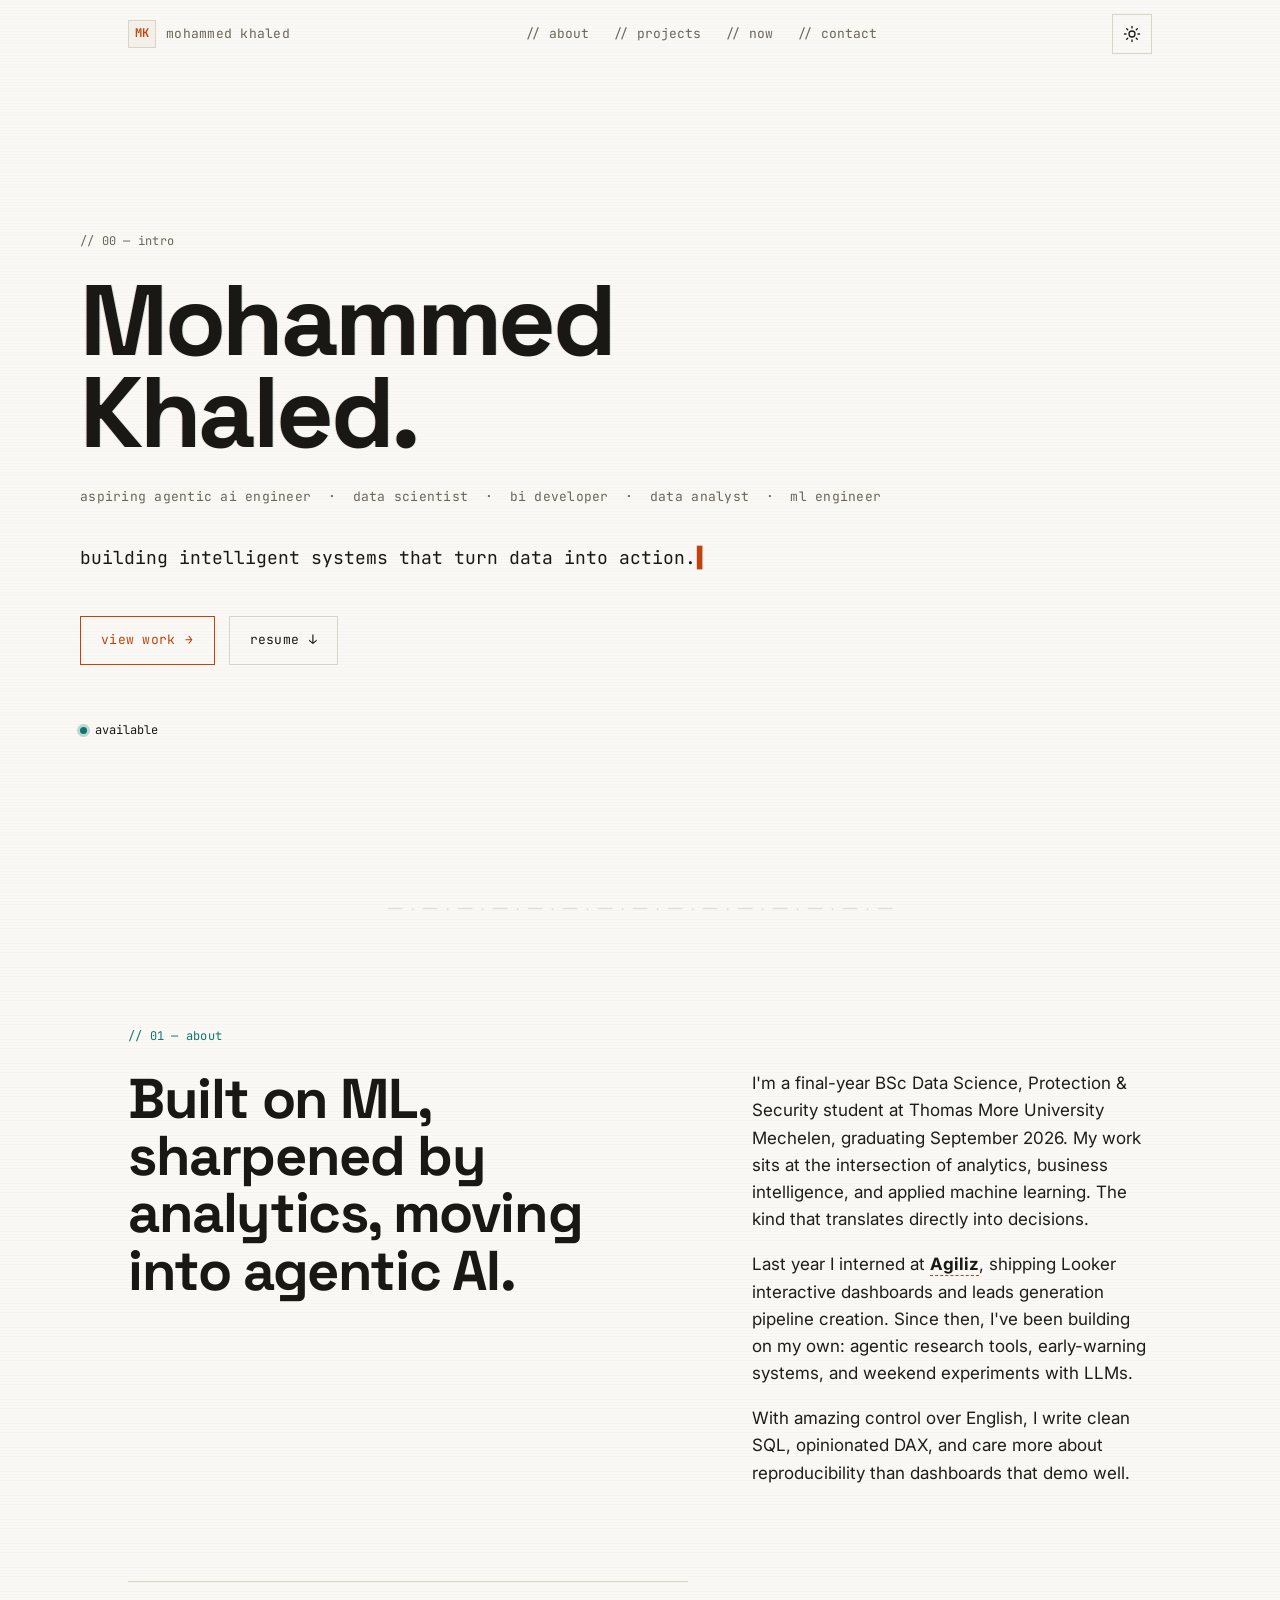
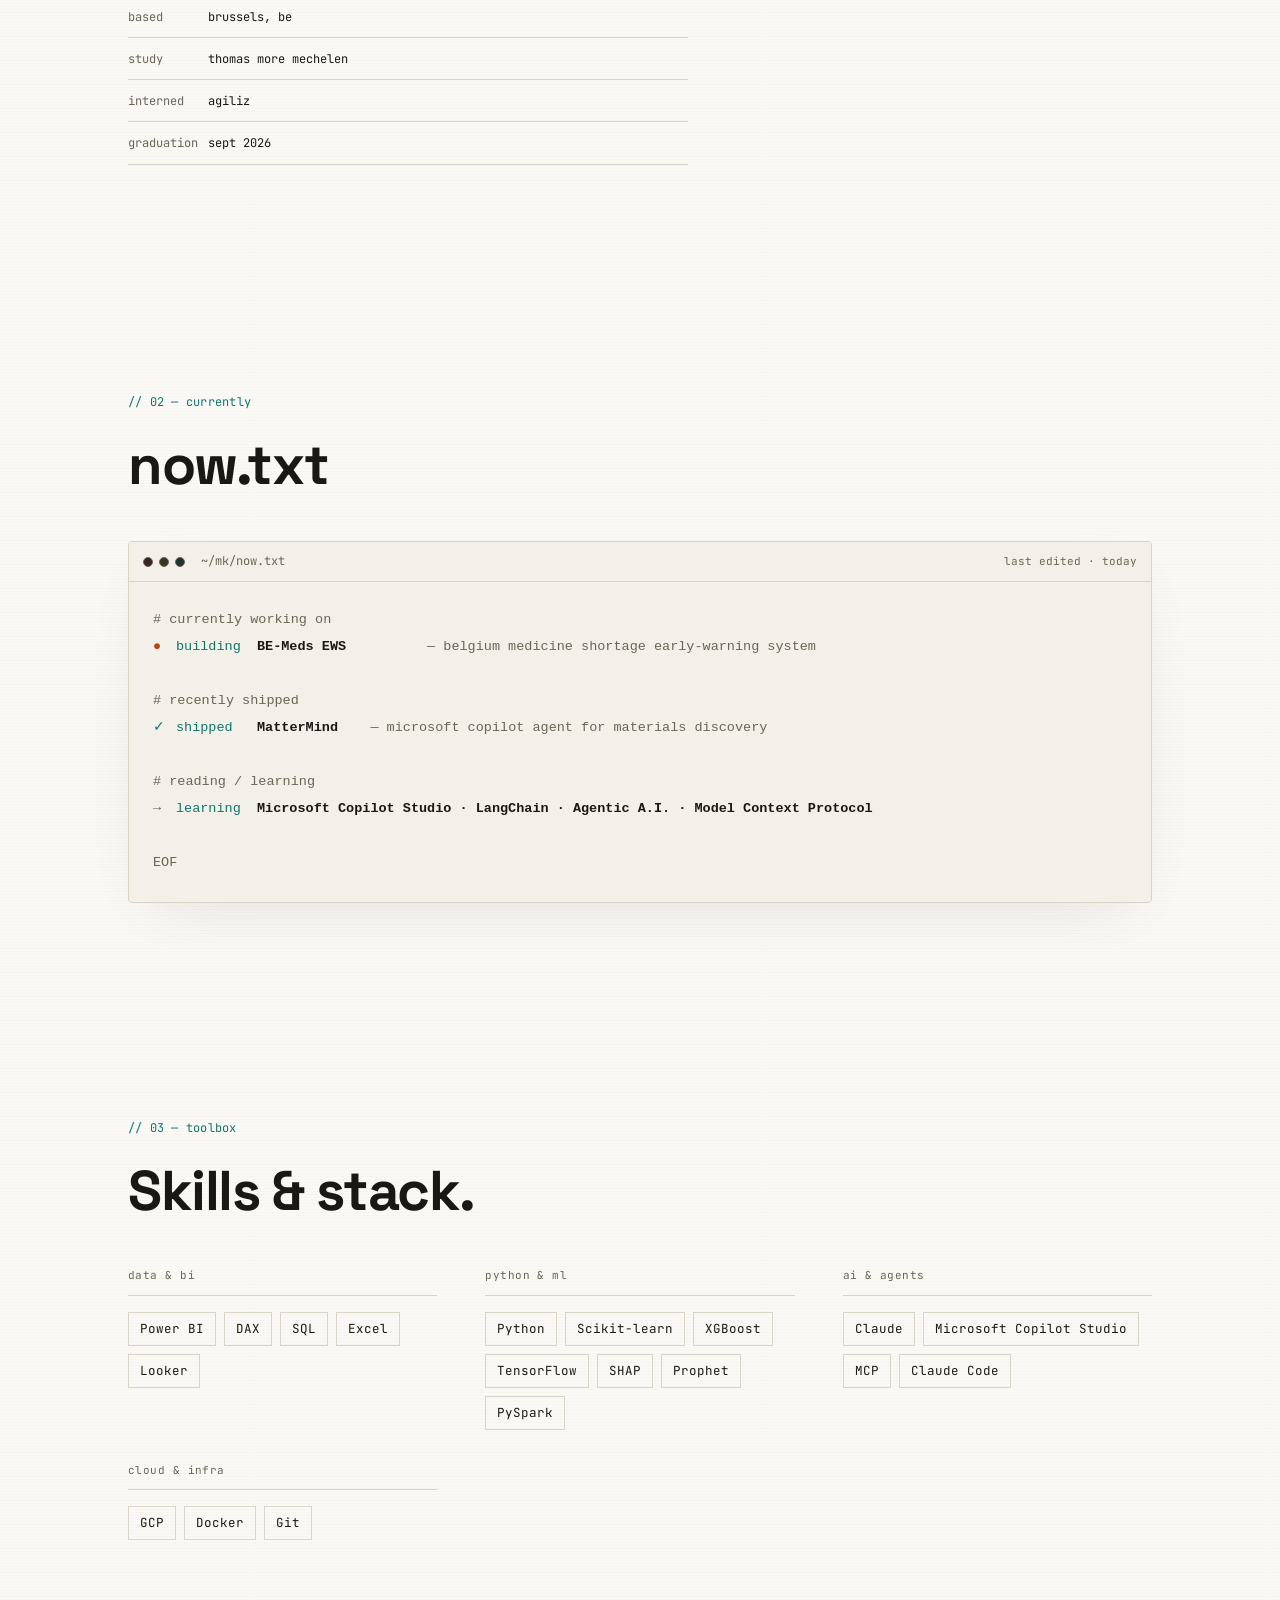
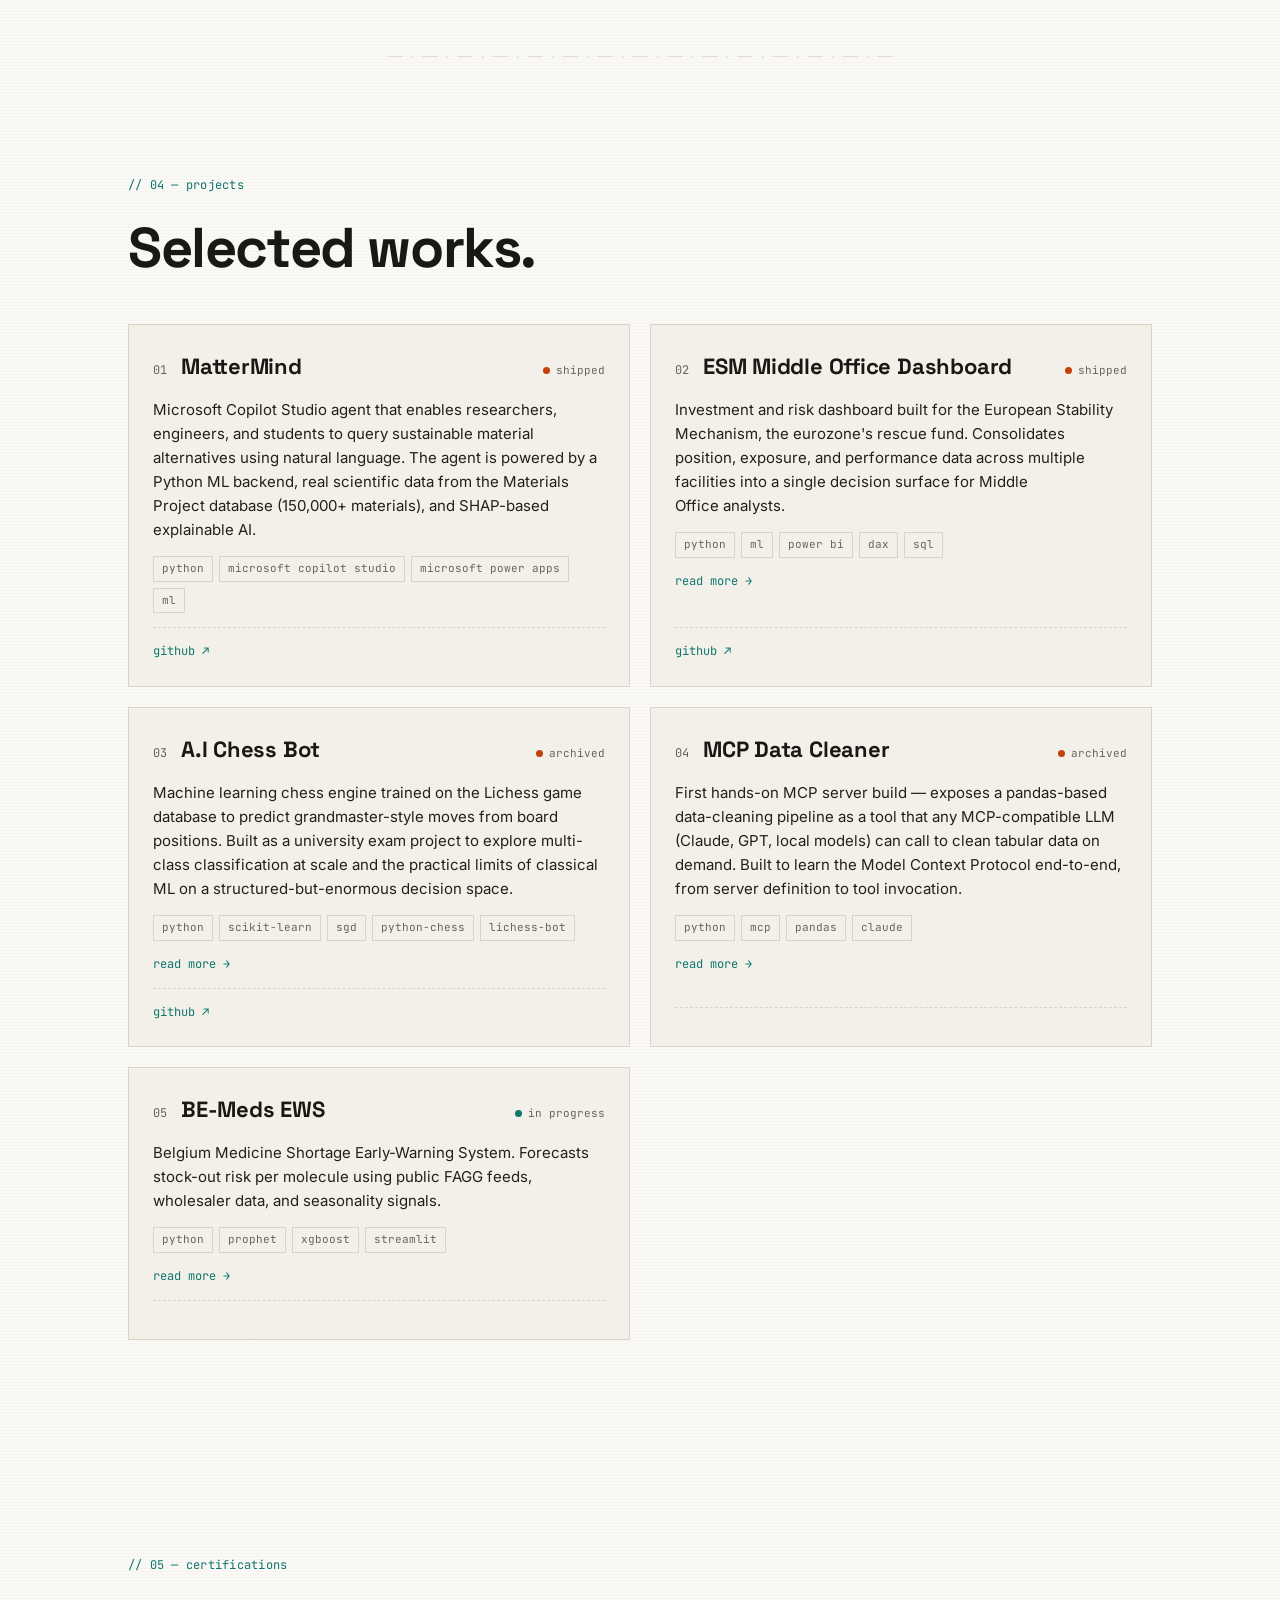
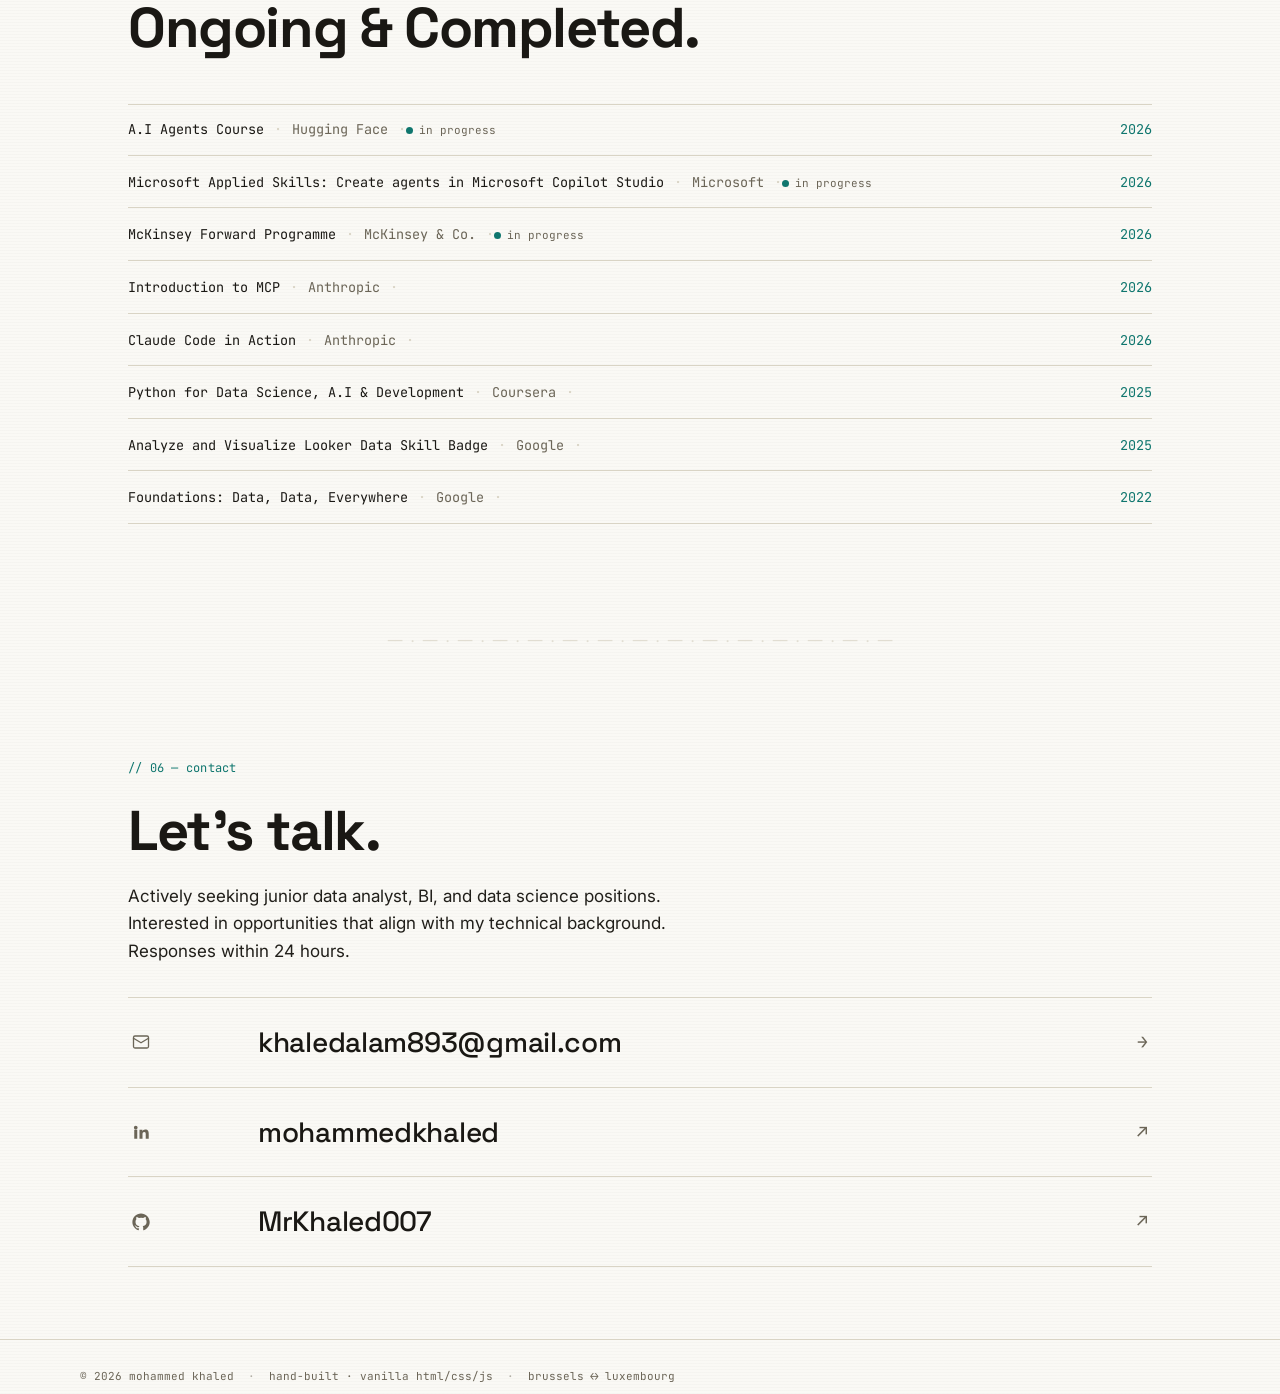
==== index.html @ 520f5948 "korlam rki kisu ekta" ====
<!doctype html>
<html lang="en">

<head>
  <meta charset="utf-8" />
  <meta name="viewport" content="width=device-width, initial-scale=1" />
  <title>Mohammed Khaled Portfolio</title>
  <meta name="description"
    content="Mohammed Khaled — Junior Data Analyst & BI Developer based in Brussels. Final-year Data Science student building dashboards, ML pipelines, and AI agents. Open to roles in Luxembourg & Brussels." />
  <meta name="theme-color" content="#0E0E10" />
  <meta name="color-scheme" content="dark" />

  <!-- Open Graph -->
  <meta property="og:title" content="Mohammed Khaled — Data Analyst & BI Developer" />
  <meta property="og:description"
    content="Final-year Data Science student turning messy data into decisions. Power BI, Python, ML, and AI agents." />
  <meta property="og:type" content="website" />
  <meta property="og:url" content="https://your-domain.vercel.app/" />
  <!-- TODO: replace — add a 1200x630 og-image.png to the repo root -->
  <meta property="og:image" content="/og-image.png" />
  <meta property="og:image:width" content="1200" />
  <meta property="og:image:height" content="630" />

  <!-- Twitter -->
  <meta name="twitter:card" content="summary_large_image" />
  <meta name="twitter:title" content="Mohammed Khaled — Data Analyst & BI Developer" />
  <meta name="twitter:description" content="Final-year Data Science student turning messy data into decisions." />
  <meta name="twitter:image" content="/og-image.png" />

  <!-- Favicon -->
  <link rel="icon" type="image/svg+xml" href="favicon.svg" />

  <!-- Fonts -->
  <link rel="preconnect" href="https://fonts.googleapis.com" />
  <link rel="preconnect" href="https://fonts.gstatic.com" crossorigin />
  <link rel="stylesheet"
    href="https://fonts.googleapis.com/css2?family=Space+Grotesk:wght@500;700&family=Inter:wght@400;500;600&family=JetBrains+Mono:wght@400;500;600&display=swap" />

  <link rel="stylesheet" href="styles.css" />

  <script>
    // Set theme before paint to avoid FOUC.
    (function () {
      try {
        var stored = localStorage.getItem('mk-theme');
        var theme = stored || (window.matchMedia('(prefers-color-scheme: light)').matches ? 'retro' : 'dark');
        document.documentElement.setAttribute('data-theme', theme);
      } catch (e) {
        document.documentElement.setAttribute('data-theme', 'dark');
      }
    })();
  </script>
</head>

<body>
  <a class="skip-link" href="#main">Skip to content</a>

  <header class="nav" id="nav" data-state="top">
    <div class="nav__inner">
      <a href="#top" class="nav__brand" aria-label="Mohammed Khaled — home">
        <span class="nav__mark" aria-hidden="true">MK</span>
        <span class="nav__name">mohammed khaled</span>
      </a>

      <nav class="nav__links" aria-label="Primary">
        <a href="#about">// about</a>
        <a href="#work">// projects</a>
        <a href="#now">// now</a>
        <!-- <a href="uses.html">// uses</a> -->
        <a href="#contact">// contact</a>
      </nav>

      <div class="nav__right">
        <button class="theme-toggle" id="themeToggle" type="button" aria-label="Switch theme" title="Switch theme">
          <svg class="icon-moon" viewBox="0 0 24 24" fill="none" stroke="currentColor" stroke-width="1.75"
            stroke-linecap="round" stroke-linejoin="round" aria-hidden="true">
            <path d="M21 12.8A9 9 0 1 1 11.2 3a7 7 0 0 0 9.8 9.8z" />
          </svg>
          <svg class="icon-sun" viewBox="0 0 24 24" fill="none" stroke="currentColor" stroke-width="1.75"
            stroke-linecap="round" stroke-linejoin="round" aria-hidden="true">
            <circle cx="12" cy="12" r="4" />
            <path
              d="M12 2v2M12 20v2M4.93 4.93l1.41 1.41M17.66 17.66l1.41 1.41M2 12h2M20 12h2M4.93 19.07l1.41-1.41M17.66 6.34l1.41-1.41" />
          </svg>
        </button>
        <button class="nav__toggle" id="navToggle" aria-expanded="false" aria-controls="mobileMenu"
          aria-label="Open menu">
          <span></span><span></span><span></span>
        </button>
      </div>
    </div>
  </header>

  <div class="menu" id="mobileMenu" hidden>
    <nav class="menu__links" aria-label="Mobile">
      <a href="#about">// about</a>
      <a href="#work">// work</a>
      <a href="#now">// now</a>
      <a href="uses.html">// uses</a>
      <a href="#contact">// contact</a>
    </nav>
    <div class="menu__foot">brussels · open to lux</div>
  </div>

  <main id="main">

    <!-- ───────────── HERO ───────────── -->
    <section class="hero" id="top" aria-label="Intro">
      <div class="hero__scanlines" aria-hidden="true"></div>
      <div class="hero__inner">
        <div class="hero__label mono">// 00 — intro</div>
        <h1 class="hero__name">Mohammed<br />Khaled.</h1>
        <p class="hero__role mono"> aspiring agentic AI engineer &nbsp;·&nbsp; data scientist &nbsp;·&nbsp; bi developer
          &nbsp;·&nbsp; data analyst &nbsp;·&nbsp; ML
          Engineer
        </p>
        <p class="hero__tagline">
          <span id="typed" aria-live="polite"></span><span class="caret" aria-hidden="true">▌</span>
        </p>
        <div class="hero__cta">
          <a class="btn btn--primary" href="#work">view work <span aria-hidden="true">→</span></a>
          <a class="btn btn--ghost" href="public/cv.pdf" download>resume <span aria-hidden="true">↓</span></a>
        </div>
        <div class="hero__meta mono">
          <!-- <span>brussels, be</span>
          <span class="dot" aria-hidden="true">·</span>
          <span>open to luxembourg</span>
          <span class="dot" aria-hidden="true">·</span> -->
          <span class="status"><span class="status__dot"></span> available</span>
        </div>
      </div>
    </section>

    <div class="divider mono" aria-hidden="true">── · ── · ── · ── · ── · ── · ── · ── · ── · ── · ── · ── · ── · ── ·
      ──</div>

    <!-- ───────────── ABOUT ───────────── -->
    <section class="section" id="about" aria-labelledby="about-h">
      <div class="section__label mono">// 01 — about</div>
      <div class="about">
        <h2 class="section__title" id="about-h">Built on ML, sharpened by analytics, moving into agentic AI.</h2>
        <div class="about__body">
          <p>
            I'm a final-year BSc Data Science, Protection &amp; Security student at Thomas More University Mechelen,
            graduating September 2026. My work sits at the intersection of analytics, business intelligence, and
            applied machine learning. The kind that translates directly into decisions.
          </p>
          <p>
            Last year I interned at <strong>Agiliz</strong>, shipping Looker interactive dashboards and leads generation
            pipeline creation. Since then, I've been building on my own: agentic research tools,
            early-warning systems, and weekend experiments with LLMs.
          </p>
          <p>
            With amazing control over English, I write clean SQL, opinionated DAX, and care more
            about reproducibility than dashboards that demo well.
          </p>
        </div>

        <dl class="about__facts mono">
          <div>
            <dt>based</dt>
            <dd>brussels, be</dd>
          </div>
          <div>
            <dt>study</dt>
            <dd>thomas more mechelen</dd>
          </div>
          <div>
            <dt>interned</dt>
            <dd>agiliz</dd>
          </div>
          <div>
            <dt>graduation</dt>
            <dd>sept 2026</dd>
          </div>
        </dl>
      </div>
    </section>

    <!-- ───────────── NOW ───────────── -->
    <section class="section" id="now" aria-labelledby="now-h">
      <div class="section__label mono">// 02 — currently</div>
      <h2 class="section__title" id="now-h">now.txt</h2>

      <article class="terminal" aria-label="Current status">
        <header class="terminal__bar">
          <div class="terminal__lights" aria-hidden="true">
            <span></span><span></span><span></span>
          </div>
          <div class="terminal__path mono">~/mk/now.txt</div>
          <div class="terminal__meta mono">last edited · today</div>
        </header>
        <pre class="terminal__body mono"><code><span class="t-comment"># currently working on</span>
<span class="t-badge t-run">●</span> <span class="t-key">building</span>  <span class="t-val">BE-Meds EWS</span>          <span class="t-dim">— belgium medicine shortage early-warning system</span>

<span class="t-comment"># recently shipped</span>
<span class="t-badge t-ok">✓</span> <span class="t-key">shipped</span>   <span class="t-val">MatterMind</span>    <span class="t-dim">— microsoft copilot agent for materials discovery</span>

<span class="t-comment"># reading / learning</span>
<span class="t-badge t-rd">→</span> <span class="t-key">learning</span>  <span class="t-val">Microsoft Copilot Studio · LangChain · Agentic A.I. · Model Context Protocol</span>

<span class="t-dim">EOF</span></code></pre>
      </article>
    </section>

    <!-- ───────────── SKILLS ───────────── -->
    <section class="section" id="skills" aria-labelledby="skills-h">
      <div class="section__label mono">// 03 — toolbox</div>
      <h2 class="section__title" id="skills-h">Skills &amp; stack.</h2>

      <div class="skills">
        <div class="skills__group">
          <div class="skills__head mono">data &amp; bi</div>
          <ul class="tags" role="list">
            <li class="tag">Power BI</li>
            <li class="tag">DAX</li>
            <li class="tag">SQL</li>
            <li class="tag">Excel</li>
            <li class="tag">Looker</li>
          </ul>
        </div>
        <div class="skills__group">
          <div class="skills__head mono">python &amp; ml</div>
          <ul class="tags" role="list">
            <li class="tag">Python</li>
            <li class="tag">Scikit-learn</li>
            <li class="tag">XGBoost</li>
            <li class="tag">TensorFlow</li>
            <li class="tag">SHAP</li>
            <li class="tag">Prophet</li>
            <li class="tag">PySpark</li>
          </ul>
        </div>
        <div class="skills__group">
          <div class="skills__head mono">ai &amp; agents</div>
          <ul class="tags" role="list">
            <li class="tag">Claude</li>
            <li class="tag">Microsoft Copilot Studio</li>
            <li class="tag">MCP</li>
            <li class="tag">Claude Code</li>
          </ul>
        </div>
        <div class="skills__group">
          <div class="skills__head mono">cloud &amp; infra</div>
          <ul class="tags" role="list">
            <li class="tag">GCP</li>
            <li class="tag">Docker</li>
            <li class="tag">Git</li>

          </ul>
        </div>
      </div>
    </section>

    <div class="divider mono" aria-hidden="true">── · ── · ── · ── · ── · ── · ── · ── · ── · ── · ── · ── · ── · ── ·
      ──</div>

    <!-- ───────────── PROJECTS ───────────── -->
    <section class="section" id="work" aria-labelledby="work-h">
      <div class="section__label mono">// 04 — projects</div>
      <h2 class="section__title" id="work-h">Selected works.</h2>

      <div class="projects">

        <article class="project">
          <header class="project__head">
            <div class="project__idx mono">01</div>
            <h3 class="project__name">MatterMind</h3>
            <span class="project__status mono"><span class="dot dot--orange"></span> shipped</span>
          </header>
          <p class="project__desc">Microsoft Copilot Studio agent that enables researchers, engineers, and students to
            query sustainable material alternatives using natural language.
            The agent is powered by a Python ML backend, real scientific data from the Materials Project database
            (150,000+ materials), and SHAP-based explainable AI.</p>
          <ul class="chips" role="list">
            <li class="chip mono">python</li>
            <li class="chip mono">microsoft copilot studio</li>
            <li class="chip mono">microsoft power apps</li>
            <li class="chip mono">ml</li>
          </ul>
          <!-- <details class="project__more">
            <summary class="mono">read more →</summary>
            <p>Pipeline combines a vector index over paper abstracts with a retrieval-grounded agent that proposes
              screening criteria. Users chat with the agent, then drill into recommendations through a Power BI
              dashboard connected to the same knowledge base. Currently iterating on the scoring model and dashboard
              layout.</p>
          </details> -->
          <footer class="project__foot">
            <a class="ilink mono" href="https://github.com/MrKhaled007/materials-discovery-copilot" target="_blank"
              rel="noopener">github ↗</a>
            <!-- TODO: replace with the real repo URL -->
          </footer>
        </article>

        <article class="project">
          <header class="project__head">
            <div class="project__idx mono">02</div>
            <h3 class="project__name">ESM Middle Office Dashboard</h3>
            <span class="project__status mono"><span class="dot dot--orange"></span> shipped</span>
          </header>
          <p class="project__desc">Investment and risk dashboard built for the European Stability Mechanism, the
            eurozone's rescue fund.
            Consolidates position, exposure, and performance data across multiple facilities into a single decision
            surface for Middle Office analysts.</p>
          <ul class="chips" role="list">
            <li class="chip mono">python</li>
            <li class="chip mono">ml</li>
            <li class="chip mono">power bi</li>
            <li class="chip mono">dax</li>
            <li class="chip mono">sql</li>
          </ul>
          <details class="project__more">
            <summary class="mono">read more →</summary>
            <p>Python pipeline ingests fund and counterparty data into a SQLite warehouse, which powers three Power BI
              dashboards themed in ESM's visual identity.
              Drill-through flows let analysts move from portfolio-level KPIs down to individual positions, with careful
              attention to DAX performance on large position tables.</p>
          </details>
          <footer class="project__foot">
            <a class="ilink mono" href="https://github.com/MrKhaled007/ESM-Middle-Office-Project" target="_blank"
              rel="noopener">github ↗</a>
          </footer>
        </article>

        <article class="project">
          <header class="project__head">
            <div class="project__idx mono">03</div>
            <h3 class="project__name">A.I Chess Bot</h3>
            <span class="project__status mono"><span class="dot dot--orange"></span> archived</span>
          </header>
          <p class="project__desc">Machine learning chess engine trained on the Lichess game database to predict
            grandmaster-style moves from board positions. Built as a university exam project to explore multi-class
            classification at scale and the practical limits of classical ML on a structured-but-enormous decision
            space.</p>
          <ul class="chips" role="list">
            <li class="chip mono">python</li>
            <li class="chip mono">scikit-learn</li>
            <li class="chip mono">sgd</li>
            <li class="chip mono">python-chess</li>
            <li class="chip mono">lichess-bot</li>
          </ul>
          <details class="project__more">
            <summary class="mono">read more →</summary>
            <p>PGN games are parsed into (position, move) pairs, encoded as feature vectors, and fed into an
              SGDClassifier trained incrementally on batches too large to fit in memory. A LabelEncoder maps thousands
              of legal UCI moves to class targets, and the trained model plugs into the lichess-bot framework as a
              homemade engine. Runs locally against Lichess opponents; not currently deployed.</p>
          </details>
          <footer class="project__foot">
            <a class="ilink mono" href="https://github.com/MrKhaled007/Ai_Chess_Exam" target="_blank"
              rel="noopener">github ↗</a>
            <!-- TODO: replace with the real repo URL -->
          </footer>
        </article>


        <article class="project">
          <header class="project__head">
            <div class="project__idx mono">04</div>
            <h3 class="project__name">MCP Data Cleaner</h3>
            <span class="project__status mono"><span class="dot dot--orange"></span> archived</span>
          </header>
          <p class="project__desc">First hands-on MCP server build — exposes a pandas-based data-cleaning pipeline as a
            tool that any MCP-compatible LLM (Claude, GPT, local models) can call to clean tabular data on demand. Built
            to learn the Model Context Protocol end-to-end, from server definition to tool invocation.</p>
          <ul class="chips" role="list">
            <li class="chip mono">python</li>
            <li class="chip mono">mcp</li>
            <li class="chip mono">pandas</li>
            <li class="chip mono">claude</li>
          </ul>
          <details class="project__more">
            <summary class="mono">read more →</summary>
            <p>The server wraps a cleaning routine that drops duplicates, imputes missing values with median for numeric
              columns and mode for categorical, and returns a log of every transformation applied. Deliberately kept the
              cleaning logic simple to focus the project on the MCP layer: tool registration with @mcp.tool(),
              type-annotated inputs, and structured string outputs that LLMs can parse and reason about. A CLI agent
              wrapper provides a non-MCP fallback for local testing.</p>
          </details>
          <footer class="project__foot">
            <!-- <a class="ilink mono" href="https://github.com/MrKhaled007/Ai_Chess_Exam" target="_blank"
              rel="noopener">github ↗</a> -->
            <!-- TODO: replace with the real repo URL -->
          </footer>
        </article>


        <article class="project">
          <header class="project__head">
            <div class="project__idx mono">05</div>
            <h3 class="project__name">BE-Meds EWS</h3>
            <span class="project__status mono"><span class="dot dot--teal"></span> in progress</span>
          </header>
          <p class="project__desc">Belgium Medicine Shortage Early-Warning System. Forecasts stock-out risk per molecule
            using public FAGG feeds, wholesaler data, and seasonality signals.</p>
          <ul class="chips" role="list">
            <li class="chip mono">python</li>
            <li class="chip mono">prophet</li>
            <li class="chip mono">xgboost</li>
            <li class="chip mono">streamlit</li>
          </ul>
          <details class="project__more">
            <summary class="mono">read more →</summary>
            <p>Ensemble of a baseline Prophet model and an XGBoost model over engineered features (dispensing volume,
              lagged shortages, substitution graph). SHAP explanations surface which signals drive each alert. Deployed
              as a Streamlit app with a weekly ETL job.</p>
          </details>
          <footer class="project__foot">
            <!-- <a class="ilink mono" href="https://github.com/MrKhaled007" target="_blank" rel="noopener">github ↗</a> -->
            <!-- TODO: replace with the real repo URL -->
          </footer>
        </article>

        <!-- TODO: replace — placeholder project card
        <article class="project">
          <header class="project__head">
            <div class="project__idx mono">04</div>
            <h3 class="project__name">Project name</h3>
            <span class="project__status mono"><span class="dot dot--muted"></span> status</span>
          </header>
          <p class="project__desc">One-line description.</p>
          <ul class="chips" role="list">
            <li class="chip mono">tech</li>
          </ul>
          <details class="project__more">
            <summary class="mono">read more →</summary>
            <p>Longer writeup.</p>
          </details>
          <footer class="project__foot">
            <a class="ilink mono" href="#">github ↗</a>
          </footer>
        </article>
        -->

        <!-- TODO: replace — placeholder project card
        <article class="project">
          <header class="project__head">
            <div class="project__idx mono">05</div>
            <h3 class="project__name">Project name</h3>
            <span class="project__status mono"><span class="dot dot--muted"></span> status</span>
          </header>
          <p class="project__desc">One-line description.</p>
          <ul class="chips" role="list">
            <li class="chip mono">tech</li>
          </ul>
          <details class="project__more">
            <summary class="mono">read more →</summary>
            <p>Longer writeup.</p>
          </details>
          <footer class="project__foot">
            <a class="ilink mono" href="#">github ↗</a>
          </footer>
        </article>
        -->

      </div>
    </section>

    <!-- ───────────── CERTS ───────────── -->
    <section class="section" id="certs" aria-labelledby="certs-h">
      <div class="section__label mono">// 05 — certifications</div>
      <h2 class="section__title" id="certs-h">Ongoing &amp; Completed.</h2>

      <ul class="certs mono" role="list">
        <li><span class="certs__name">A.I Agents Course</span> <span class="certs__sep">·</span> <span
            class="certs__iss">Hugging Face</span> <span class="certs__sep">·<span class="project__status mono"><span
                class="dot dot--teal"></span> in progress</span></span> <span class="certs__yr">2026</span></li>
        <li><span class="certs__name">Microsoft Applied Skills: Create agents in Microsoft Copilot Studio</span> <span
            class="certs__sep">·</span> <span class="certs__iss">Microsoft</span> <span class="certs__sep">·<span
              class="project__status mono"><span class="dot dot--teal"></span> in progress</span></span> <span
            class="certs__yr">2026</span></li>
        <li><span class="certs__name">McKinsey Forward Programme</span> <span class="certs__sep">·</span> <span
            class="certs__iss">McKinsey &amp; Co.</span> <span class="certs__sep">·<span
              class="project__status mono"><span class="dot dot--teal"></span> in progress</span></span> <span
            class="certs__yr">2026</span></li>
        <li><span class="certs__name">Introduction to MCP</span> <span class="certs__sep">·</span> <span
            class="certs__iss">Anthropic</span> <span class="certs__sep">·</span> <span class="certs__yr">2026</span>
        </li>
        <li><span class="certs__name">Claude Code in Action</span> <span class="certs__sep">·</span> <span
            class="certs__iss">Anthropic</span> <span class="certs__sep">·</span> <span class="certs__yr">2026</span>
        </li>
        <li><span class="certs__name">Python for Data Science, A.I &amp Development</span> <span
            class="certs__sep">·</span> <span class="certs__iss">Coursera</span> <span class="certs__sep">·</span> <span
            class="certs__yr">2025</span>
        </li>
        <li><span class="certs__name">Analyze and Visualize Looker Data Skill Badge</span> <span
            class="certs__sep">·</span> <span class="certs__iss">Google</span> <span class="certs__sep">·</span> <span
            class="certs__yr">2025</span></li>
        <li><span class="certs__name">Foundations: Data, Data, Everywhere</span> <span class="certs__sep">·</span> <span
            class="certs__iss">Google</span> <span class="certs__sep">·</span> <span class="certs__yr">2022</span></li>
      </ul>
    </section>

    <div class="divider mono" aria-hidden="true">── · ── · ── · ── · ── · ── · ── · ── · ── · ── · ── · ── · ── · ── ·
      ──</div>

    <!-- ───────────── CONTACT ───────────── -->
    <section class="section section--contact" id="contact" aria-labelledby="contact-h">
      <div class="section__label mono">// 06 — contact</div>
      <h2 class="section__title" id="contact-h">Let's talk.</h2>
      <p class="contact__lede">Actively seeking junior data analyst, BI, and data science positions. Interested in
        opportunities that align with my technical background. Responses within 24 hours.</p>

      <ul class="contact" role="list">
        <li>
          <button class="contact__row" type="button" data-copy="khaledalam893@gmail.com"
            aria-label="Copy email address to clipboard">
            <span class="contact__k" aria-hidden="true">
              <svg viewBox="0 0 24 24" width="18" height="18" fill="none" stroke="currentColor" stroke-width="1.75"
                stroke-linecap="round" stroke-linejoin="round">
                <rect x="2" y="4" width="20" height="16" rx="2" />
                <path d="m2 7 10 6 10-6" />
              </svg>
            </span>
            <span class="contact__v">khaledalam893@gmail.com</span>
            <span class="contact__arrow" aria-hidden="true">→</span>
          </button>
        </li>

        <li>
          <a class="contact__row" href="https://linkedin.com/in/YOUR-SLUG" target="_blank" rel="noopener">
            <span class="contact__k" aria-hidden="true">
              <svg viewBox="0 0 24 24" width="18" height="18" fill="currentColor">
                <path
                  d="M4.98 3.5a2.5 2.5 0 1 1 0 5 2.5 2.5 0 0 1 0-5zM3 9h4v12H3V9zm7 0h3.8v1.7h.1c.5-1 1.8-2 3.7-2 4 0 4.7 2.6 4.7 6V21h-4v-5.8c0-1.4 0-3.2-2-3.2s-2.3 1.5-2.3 3.1V21h-4V9z" />
              </svg>
            </span>
            <span class="contact__v">mohammedkhaled</span>
            <span class="contact__arrow" aria-hidden="true">↗</span>
          </a>
        </li>

        <li>
          <a class="contact__row" href="https://github.com/MrKhaled007" target="_blank" rel="noopener">
            <span class="contact__k" aria-hidden="true">
              <svg viewBox="0 0 24 24" width="18" height="18" fill="currentColor">
                <path
                  d="M12 .5C5.65.5.5 5.65.5 12c0 5.08 3.29 9.39 7.86 10.91.58.1.79-.25.79-.56v-2c-3.2.7-3.87-1.37-3.87-1.37-.52-1.33-1.27-1.69-1.27-1.69-1.04-.71.08-.7.08-.7 1.15.08 1.76 1.18 1.76 1.18 1.02 1.76 2.69 1.25 3.35.96.1-.74.4-1.25.73-1.54-2.55-.29-5.24-1.28-5.24-5.68 0-1.26.45-2.28 1.18-3.08-.12-.29-.51-1.46.11-3.04 0 0 .97-.31 3.18 1.18a11.1 11.1 0 0 1 5.79 0c2.21-1.49 3.18-1.18 3.18-1.18.62 1.58.23 2.75.11 3.04.73.8 1.18 1.82 1.18 3.08 0 4.42-2.69 5.39-5.25 5.68.41.36.78 1.06.78 2.14v3.17c0 .31.21.67.8.56 4.56-1.52 7.85-5.83 7.85-10.91C23.5 5.65 18.35.5 12 .5z" />
              </svg>
            </span>
            <span class="contact__v">MrKhaled007</span>
            <span class="contact__arrow" aria-hidden="true">↗</span>
          </a>
        </li>

      </ul>
    </section>

  </main>

  <footer class="foot">
    <div class="foot__inner mono">
      <span>© <span id="year">2026</span> mohammed khaled</span>
      <span class="foot__mid" aria-hidden="true">·</span>
      <span>hand-built · vanilla html/css/js</span>
      <span class="foot__mid" aria-hidden="true">·</span>
      <span>brussels ↔ luxembourg</span>
    </div>
  </footer>

  <script data-cfasync="false" src="/cdn-cgi/scripts/5c5dd728/cloudflare-static/email-decode.min.js"></script>
  <script src="script.js" defer></script>




  <script data-cfasync="false">
    document.addEventListener('DOMContentLoaded', function () {
      document.querySelectorAll('[data-copy]').forEach(function (btn) {
        btn.addEventListener('click', async function () {
          const text = btn.getAttribute('data-copy');
          const original = btn.querySelector('.contact__v').textContent;

          try {
            await navigator.clipboard.writeText(text);
          } catch (err) {
            // Fallback for older browsers or insecure contexts
            const temp = document.createElement('textarea');
            temp.value = text;
            temp.style.position = 'fixed';
            temp.style.opacity = '0';
            document.body.appendChild(temp);
            temp.select();
            document.execCommand('copy');
            document.body.removeChild(temp);
          }

          btn.querySelector('.contact__v').textContent = 'copied ✓';
          setTimeout(function () {
            btn.querySelector('.contact__v').textContent = original;
          }, 1500);
        });
      });
    });
  </script>



</body>

</html>
---- styles.css ----
/* ─────────────────────────────────────────────────────────
   Mohammed Khaled — personal site
   Design tokens, typography, layout
   ───────────────────────────────────────────────────────── */

:root,
:root[data-theme="dark"] {
  --bg: #0E0E10;
  --bg-2: #111114;
  --fg: #EDEDED;
  --muted: #8A8A8A;
  --accent-1: #FF6B35;
  /* retro orange */
  --accent-2: #4ECDC4;
  /* muted teal */
  --surface: #17171A;
  --border: #262629;
  --scanline: rgba(255, 255, 255, .03);
  --chroma-1: rgba(255, 107, 53, .12);
  --chroma-2: rgba(78, 205, 196, .12);
  --shadow-strong: rgba(0, 0, 0, .8);

  --max: 1120px;
  --pad: clamp(20px, 4vw, 48px);
  --radius: 4px;

  --f-sans: 'Inter', system-ui, -apple-system, 'Helvetica Neue', Arial, sans-serif;
  --f-display: 'Space Grotesk', 'Inter', sans-serif;
  --f-mono: 'JetBrains Mono', ui-monospace, 'SFMono-Regular', Menlo, Consolas, monospace;

  --ease: cubic-bezier(.2, .7, .2, 1);
}

:root[data-theme="retro"] {
  --bg: #FAF9F5;
  /* cream paper */
  --bg-2: #F2F0E8;
  --fg: #1A1814;
  /* warm ink */
  --muted: #6B6557;
  --accent-1: #C2410C;
  /* deeper orange for AA contrast on cream */
  --accent-2: #0F766E;
  /* deeper teal for AA contrast on cream */
  --surface: #F2F0E8;
  --border: #D9D4C5;
  --scanline: rgba(26, 24, 20, .04);
  --chroma-1: rgba(194, 65, 12, .14);
  --chroma-2: rgba(15, 118, 110, .14);
  --shadow-strong: rgba(26, 24, 20, .15);

  color-scheme: light;
}

:root[data-theme="retro"] body {
  background:
    var(--bg) repeating-linear-gradient(0deg,
      transparent 0 2px,
      rgba(26, 24, 20, .018) 2px 3px);
}

* {
  box-sizing: border-box;
}

html,
body {
  margin: 0;
  padding: 0;
}

html {
  scroll-behavior: smooth;
}

body {
  background: var(--bg);
  color: var(--fg);
  font-family: var(--f-sans);
  font-size: 16px;
  line-height: 1.6;
  -webkit-font-smoothing: antialiased;
  -moz-osx-font-smoothing: grayscale;
  overflow-x: hidden;
}

img,
svg {
  display: block;
  max-width: 100%;
}

a {
  color: inherit;
  text-decoration: none;
  transition: color .15s var(--ease);
}

a:hover {
  color: var(--accent-1);
}

:focus-visible {
  outline: 2px solid var(--accent-1);
  outline-offset: 3px;
  border-radius: 2px;
}

.skip-link {
  position: absolute;
  left: -9999px;
  top: 0;
  background: var(--accent-1);
  color: #000;
  padding: 10px 14px;
  font-family: var(--f-mono);
  font-size: 13px;
  z-index: 1000;
}

.skip-link:focus {
  left: 12px;
  top: 12px;
}

.mono {
  font-family: var(--f-mono);
  font-feature-settings: 'liga' 0, 'calt' 0;
}

/* ───────────── NAV ───────────── */

.nav {
  position: fixed;
  top: 0;
  left: 0;
  right: 0;
  z-index: 50;
  transition: background .25s var(--ease), border-color .25s var(--ease), backdrop-filter .25s var(--ease);
  border-bottom: 1px solid transparent;
}

.nav[data-state="top"] {
  background: transparent;
}

.nav[data-state="scrolled"] {
  background: color-mix(in oklab, var(--bg) 88%, transparent);
  backdrop-filter: saturate(140%) blur(8px);
  -webkit-backdrop-filter: saturate(140%) blur(8px);
  border-bottom-color: var(--border);
}

.nav__inner {
  max-width: var(--max);
  margin: 0 auto;
  padding: 14px var(--pad);
  display: flex;
  align-items: center;
  justify-content: space-between;
  gap: 20px;
}

.nav__brand {
  display: flex;
  align-items: center;
  gap: 10px;
}

.nav__mark {
  display: inline-grid;
  place-items: center;
  width: 28px;
  height: 28px;
  border: 1px solid var(--border);
  font-family: var(--f-mono);
  font-weight: 600;
  font-size: 12px;
  color: var(--accent-1);
  letter-spacing: .02em;
  background: var(--surface);
}

.nav__name {
  font-family: var(--f-mono);
  font-size: 13px;
  color: var(--muted);
  letter-spacing: .02em;
}

.nav__links {
  display: flex;
  gap: 24px;
}

.nav__links a {
  font-family: var(--f-mono);
  font-size: 13px;
  color: var(--muted);
}

.nav__links a:hover {
  color: var(--accent-1);
}

.nav__toggle {
  display: none;
  width: 40px;
  height: 40px;
  background: transparent;
  border: 1px solid var(--border);
  padding: 0;
  cursor: pointer;
  position: relative;
}

.nav__right {
  display: flex;
  align-items: center;
  gap: 10px;
}

.theme-toggle {
  width: 40px;
  height: 40px;
  display: inline-grid;
  place-items: center;
  background: transparent;
  border: 1px solid var(--border);
  color: var(--fg);
  cursor: pointer;
  padding: 0;
  transition: color .15s var(--ease), border-color .15s var(--ease), background .15s var(--ease), transform .15s var(--ease);
}

.theme-toggle:hover {
  color: var(--accent-1);
  border-color: var(--accent-1);
  transform: translateY(-1px);
}

.theme-toggle svg {
  width: 18px;
  height: 18px;
}

.theme-toggle .icon-sun,
.theme-toggle .icon-moon {
  display: none;
}

:root[data-theme="dark"] .theme-toggle .icon-moon {
  display: block;
}

:root[data-theme="retro"] .theme-toggle .icon-sun {
  display: block;
}

.nav__toggle span {
  display: block;
  position: absolute;
  left: 10px;
  right: 10px;
  height: 1px;
  background: var(--fg);
  transition: transform .2s var(--ease), opacity .2s var(--ease), top .2s var(--ease);
}

.nav__toggle span:nth-child(1) {
  top: 14px;
}

.nav__toggle span:nth-child(2) {
  top: 19px;
}

.nav__toggle span:nth-child(3) {
  top: 24px;
}

.nav__toggle[aria-expanded="true"] span:nth-child(1) {
  top: 19px;
  transform: rotate(45deg);
}

.nav__toggle[aria-expanded="true"] span:nth-child(2) {
  opacity: 0;
}

.nav__toggle[aria-expanded="true"] span:nth-child(3) {
  top: 19px;
  transform: rotate(-45deg);
}

.menu {
  position: fixed;
  inset: 0;
  background: var(--bg);
  z-index: 40;
  display: flex;
  flex-direction: column;
  justify-content: center;
  align-items: flex-start;
  padding: 80px var(--pad) 40px;
  gap: 28px;
}

.menu[hidden] {
  display: none;
}

.menu__links {
  display: flex;
  flex-direction: column;
  gap: 20px;
}

.menu__links a {
  font-family: var(--f-display);
  font-size: clamp(36px, 9vw, 56px);
  font-weight: 700;
  letter-spacing: -0.02em;
  color: var(--fg);
}

.menu__links a:hover {
  color: var(--accent-1);
}

.menu__foot {
  position: absolute;
  left: var(--pad);
  bottom: 32px;
  font-family: var(--f-mono);
  font-size: 12px;
  color: var(--muted);
  text-transform: lowercase;
}

/* ───────────── HERO ───────────── */

.hero {
  position: relative;
  min-height: 100svh;
  padding: clamp(120px, 18vh, 180px) var(--pad) clamp(60px, 10vh, 110px);
  overflow: hidden;
  display: flex;
  align-items: center;
}

.hero__scanlines {
  position: absolute;
  inset: 0;
  pointer-events: none;
  background-image: repeating-linear-gradient(to bottom,
      var(--scanline) 0,
      var(--scanline) 1px,
      transparent 1px,
      transparent 3px);
  mix-blend-mode: overlay;
  opacity: .8;
  z-index: 1;
}

.hero__inner {
  position: relative;
  z-index: 2;
  max-width: var(--max);
  margin: 0 auto;
  width: 100%;
}

.hero__label {
  font-size: 12px;
  color: var(--muted);
  margin-bottom: 24px;
  letter-spacing: 0.02em;
}

.hero__name {
  font-family: var(--f-display);
  font-weight: 700;
  font-size: clamp(50px, 13vw, 100px);
  line-height: 0.92;
  letter-spacing: -0.035em;
  margin: 0 0 28px;
  color: var(--fg);
  /* tiny chroma shadow for CRT feel — ultra-subtle */
  text-shadow:
    -0.01em 0 0 var(--chroma-1),
    0.01em 0 0 var(--chroma-2);
}

.hero__role {
  font-size: 13px;
  color: var(--muted);
  margin: 0 0 36px;
  text-transform: lowercase;
  letter-spacing: 0.02em;
}

.hero__tagline {
  font-family: var(--f-mono);
  font-size: clamp(15px, 2vw, 18px);
  color: var(--fg);
  margin: 0 0 44px;
  min-height: 1.6em;
}

.caret {
  display: inline-block;
  color: var(--accent-1);
  margin-left: 1px;
  animation: blink 1s steps(2, start) infinite;
}

@keyframes blink {
  to {
    visibility: hidden;
  }
}

.hero__cta {
  display: flex;
  flex-wrap: wrap;
  gap: 14px;
  margin-bottom: 56px;
}

.btn {
  display: inline-flex;
  align-items: center;
  gap: 10px;
  font-family: var(--f-mono);
  font-size: 13px;
  padding: 13px 20px;
  border: 1px solid var(--fg);
  background: transparent;
  color: var(--fg);
  text-transform: lowercase;
  letter-spacing: 0.02em;
  cursor: pointer;
  transition: transform .15s var(--ease), background .15s var(--ease), color .15s var(--ease), box-shadow .15s var(--ease), border-color .15s var(--ease);
  position: relative;
}

.btn:hover {
  color: var(--bg);
  background: var(--accent-1);
  border-color: var(--accent-1);
  box-shadow: 4px 4px 0 0 var(--border);
  transform: translate(-2px, -2px);
}

.btn--primary {
  border-color: var(--accent-1);
  color: var(--accent-1);
}

.btn--primary:hover {
  color: var(--bg);
  background: var(--accent-1);
  border-color: var(--accent-1);
}

.btn--ghost {
  color: var(--fg);
  border-color: var(--border);
}

.btn--ghost:hover {
  background: var(--fg);
  color: var(--bg);
  border-color: var(--fg);
}

.hero__meta {
  display: flex;
  flex-wrap: wrap;
  gap: 10px 14px;
  color: var(--muted);
  font-size: 12px;
  text-transform: lowercase;
}

.hero__meta .dot {
  opacity: .6;
}

.hero__meta .status {
  display: inline-flex;
  align-items: center;
  gap: 8px;
  color: var(--fg);
}

.hero__meta .status__dot {
  width: 7px;
  height: 7px;
  border-radius: 50%;
  background: var(--accent-2);
  box-shadow: 0 0 0 3px color-mix(in oklab, var(--accent-2) 25%, transparent);
  animation: pulse 2.4s ease-in-out infinite;
}

@keyframes pulse {

  0%,
  100% {
    box-shadow: 0 0 0 3px color-mix(in oklab, var(--accent-2) 25%, transparent);
  }

  50% {
    box-shadow: 0 0 0 6px color-mix(in oklab, var(--accent-2) 8%, transparent);
  }
}

/* ───────────── SECTIONS ───────────── */

.section {
  max-width: var(--max);
  margin: 0 auto;
  padding: clamp(80px, 12vh, 140px) var(--pad);
}

.section__label {
  font-size: 12px;
  color: var(--accent-2);
  margin-bottom: 24px;
  letter-spacing: 0.02em;
  text-transform: lowercase;
}

.section__title {
  font-family: var(--f-display);
  font-weight: 700;
  font-size: clamp(36px, 5vw, 56px);
  line-height: 1.02;
  letter-spacing: -0.025em;
  margin: 0 0 48px;
  max-width: 22ch;
  text-wrap: balance;
}

.divider {
  max-width: var(--max);
  margin: 0 auto;
  padding: 0 var(--pad);
  color: var(--border);
  font-size: 12px;
  overflow: hidden;
  white-space: nowrap;
  opacity: .7;
  text-align: center;
}

/* ───────────── ABOUT ───────────── */

.about {
  display: grid;
  grid-template-columns: 1.4fr 1fr;
  gap: clamp(32px, 5vw, 80px);
  align-items: start;
}

.about__body p {
  margin: 0 0 18px;
  font-size: 17px;
  color: color-mix(in oklab, var(--fg) 92%, var(--muted));
  max-width: 58ch;
  text-wrap: pretty;
}

.about__body strong {
  color: var(--fg);
  border-bottom: 1px dashed var(--accent-1);
  padding-bottom: 1px;
}

.about__facts {
  display: grid;
  gap: 2px;
  font-size: 12px;
  border-top: 1px solid var(--border);
  padding-top: 16px;
}

.about__facts div {
  display: grid;
  grid-template-columns: 80px 1fr;
  padding: 10px 0;
  border-bottom: 1px solid var(--border);
}

.about__facts dt {
  color: var(--muted);
  text-transform: lowercase;
}

.about__facts dd {
  margin: 0;
  color: var(--fg);
  text-transform: lowercase;
}

/* ───────────── TERMINAL / NOW ───────────── */

.terminal {
  background: var(--surface);
  border: 1px solid var(--border);
  border-radius: var(--radius);
  overflow: hidden;
  box-shadow: 0 20px 60px -30px var(--shadow-strong);
}

.terminal__bar {
  display: flex;
  align-items: center;
  gap: 16px;
  padding: 10px 14px;
  background: var(--bg-2);
  border-bottom: 1px solid var(--border);
}

:root[data-theme="dark"] .terminal__bar {
  background: #0b0b0d;
}

.terminal__lights {
  display: flex;
  gap: 6px;
}

.terminal__lights span {
  width: 10px;
  height: 10px;
  border-radius: 50%;
  background: var(--border);
  border: 1px solid color-mix(in oklab, var(--border) 60%, #000);
}

.terminal__lights span:nth-child(1) {
  background: #3a2420;
}

.terminal__lights span:nth-child(2) {
  background: #3a3520;
}

.terminal__lights span:nth-child(3) {
  background: #1d3330;
}

.terminal__path {
  color: var(--muted);
  font-size: 12px;
  flex: 1;
}

.terminal__meta {
  color: var(--muted);
  font-size: 11px;
}

.terminal__body {
  margin: 0;
  padding: 24px 24px 26px;
  font-size: 13.5px;
  line-height: 1.85;
  white-space: pre-wrap;
  word-break: break-word;
  color: var(--fg);
  overflow-x: auto;
}

.t-comment {
  color: var(--muted);
}

.t-key {
  color: var(--accent-2);
}

.t-val {
  color: var(--fg);
  font-weight: 600;
}

.t-dim {
  color: var(--muted);
}

.t-badge {
  display: inline-block;
  width: 1.1em;
}

.t-run {
  color: var(--accent-1);
}

.t-ok {
  color: var(--accent-2);
}

.t-rd {
  color: var(--muted);
}

/* ───────────── SKILLS ───────────── */

.skills {
  display: grid;
  grid-template-columns: repeat(auto-fit, minmax(260px, 1fr));
  gap: 32px 48px;
}

.skills__head {
  font-size: 11px;
  color: var(--muted);
  text-transform: lowercase;
  border-bottom: 1px solid var(--border);
  padding-bottom: 10px;
  margin-bottom: 16px;
  letter-spacing: 0.04em;
}

.tags {
  list-style: none;
  margin: 0;
  padding: 0;
  display: flex;
  flex-wrap: wrap;
  gap: 8px;
}

.tag {
  font-family: var(--f-mono);
  font-size: 12.5px;
  padding: 6px 11px;
  border: 1px solid var(--border);
  color: var(--fg);
  background: transparent;
  transition: transform .15s var(--ease), border-color .15s var(--ease), color .15s var(--ease);
  cursor: default;
}

.tag:hover {
  transform: scale(1.05);
  border-color: var(--accent-2);
  color: var(--accent-2);
}

/* ───────────── PROJECTS ───────────── */

.projects {
  display: grid;
  grid-template-columns: repeat(2, 1fr);
  gap: 20px;
}

.project {
  position: relative;
  background: var(--surface);
  border: 1px solid var(--border);
  padding: 24px;
  display: flex;
  flex-direction: column;
  gap: 14px;
  transition: border-color .2s var(--ease), transform .2s var(--ease), background .2s var(--ease);
}

.project::before {
  content: "→";
  position: absolute;
  top: 22px;
  right: 22px;
  font-family: var(--f-mono);
  font-size: 18px;
  color: var(--accent-2);
  opacity: 0;
  transform: translateX(-6px);
  transition: opacity .2s var(--ease), transform .2s var(--ease);
}

.project:hover {
  border-color: var(--accent-2);
  background: color-mix(in oklab, var(--surface) 92%, var(--accent-2));
}

.project:hover::before {
  opacity: 1;
  transform: translateX(0);
}

.project__head {
  display: grid;
  grid-template-columns: auto 1fr auto;
  gap: 14px;
  align-items: baseline;
}

.project__idx {
  color: var(--muted);
  font-size: 12px;
}

.project__name {
  font-family: var(--f-display);
  font-weight: 700;
  font-size: 22px;
  margin: 0;
  letter-spacing: -0.01em;
}

.project__status {
  font-size: 11px;
  color: var(--muted);
  display: inline-flex;
  align-items: center;
  gap: 6px;
  text-transform: lowercase;
}

.dot {
  width: 7px;
  height: 7px;
  border-radius: 50%;
  display: inline-block;
  background: var(--muted);
}

.dot--teal {
  background: var(--accent-2);
}

.dot--orange {
  background: var(--accent-1);
}

.dot--muted {
  background: var(--muted);
}

.project__desc {
  margin: 0;
  color: color-mix(in oklab, var(--fg) 88%, var(--muted));
  font-size: 15px;
  text-wrap: pretty;
}

.chips {
  list-style: none;
  margin: 0;
  padding: 0;
  display: flex;
  flex-wrap: wrap;
  gap: 6px;
}

.chip {
  font-size: 11px;
  padding: 3px 8px;
  border: 1px solid var(--border);
  color: var(--muted);
  text-transform: lowercase;
}

.project__more summary {
  cursor: pointer;
  font-size: 12px;
  color: var(--accent-2);
  list-style: none;
  text-transform: lowercase;
  width: fit-content;
}

.project__more summary::-webkit-details-marker {
  display: none;
}

.project__more summary:hover {
  color: var(--accent-1);
}

.project__more[open] summary {
  color: var(--accent-1);
}

.project__more p {
  margin: 12px 0 0;
  font-size: 14px;
  color: color-mix(in oklab, var(--fg) 85%, var(--muted));
  text-wrap: pretty;
}

.project__foot {
  margin-top: auto;
  padding-top: 6px;
  border-top: 1px dashed var(--border);
  display: flex;
  gap: 14px;
  padding-top: 14px;
}

.ilink {
  font-size: 12px;
  color: var(--accent-2);
  text-transform: lowercase;
}

.ilink:hover {
  color: var(--accent-1);
}

.ilink--muted {
  color: var(--muted);
  cursor: default;
}

.ilink--muted:hover {
  color: var(--muted);
}

/* ───────────── CERTS ───────────── */

.certs {
  list-style: none;
  margin: 0;
  padding: 0;
  display: grid;
  gap: 2px;
  font-size: 13.5px;
}

.certs li {
  display: flex;
  flex-wrap: wrap;
  gap: 10px;
  padding: 14px 0;
  border-bottom: 1px solid var(--border);
}

.certs li:first-child {
  border-top: 1px solid var(--border);
}

.certs__name {
  color: var(--fg);
  flex: 0 0 auto;
}

.certs__sep {
  color: var(--border);
}

.certs__iss {
  color: var(--muted);
}

.certs__yr {
  color: var(--accent-2);
  margin-left: auto;
}

/* ───────────── CONTACT ───────────── */

.section--contact {
  padding-bottom: clamp(60px, 8vh, 100px);
}

.contact__lede {
  font-size: 17px;
  color: color-mix(in oklab, var(--fg) 90%, var(--muted));
  margin: -24px 0 32px;
  max-width: 50ch;
}

.contact {
  list-style: none;
  margin: 0;
  padding: 0;
}

.contact__row {
  display: grid;
  grid-template-columns: 110px 1fr auto;
  align-items: center;
  gap: 16px;
  padding: 22px 4px;
  border-top: 1px solid var(--border);
  transition: padding-left .2s var(--ease), color .2s var(--ease);
}

.contact li:last-child .contact__row {
  border-bottom: 1px solid var(--border);
}

.contact__k {
  font-size: 11px;
  color: var(--muted);
  text-transform: lowercase;
}

.contact__k {
  display: inline-flex;
  align-items: center;
  justify-content: flex-start;
}

.contact__k svg {
  display: block;
}

.contact__v {
  font-family: var(--f-display);
  font-weight: 500;
  font-size: clamp(20px, 3vw, 28px);
  letter-spacing: -0.01em;
}

.contact__arrow {
  font-family: var(--f-mono);
  color: var(--muted);
  font-size: 18px;
  transition: transform .2s var(--ease), color .2s var(--ease);
}

.contact__row:hover {
  color: var(--accent-1);
  padding-left: 14px;
}

.contact__row:hover .contact__arrow {
  color: var(--accent-1);
  transform: translateX(4px);
}

/* Button-as-contact-row reset (copy-to-clipboard) */
button.contact__row {
  background: none;
  border: none;
  border-top: 1px solid var(--border);
  font: inherit;
  color: inherit;
  cursor: pointer;
  width: 100%;
  text-align: left;
}

.contact li:last-child button.contact__row {
  border-bottom: 1px solid var(--border);
}

/* ───────────── FOOTER ───────────── */

.foot {
  border-top: 1px solid var(--border);
  padding: 28px var(--pad);
}

.foot__inner {
  max-width: var(--max);
  margin: 0 auto;
  display: flex;
  flex-wrap: wrap;
  gap: 10px 14px;
  font-size: 11px;
  color: var(--muted);
  text-transform: lowercase;
}

.foot__mid {
  opacity: .5;
}

/* ───────────── REVEAL ───────────── */

.reveal {
  opacity: 0;
  transform: translateY(12px);
  transition: opacity .4s ease-out, transform .4s ease-out;
  will-change: opacity, transform;
}

.reveal.is-visible {
  opacity: 1;
  transform: none;
}

/* ───────────── RESPONSIVE ───────────── */

@media (max-width: 860px) {
  .nav__links {
    display: none;
  }

  .nav__toggle {
    display: inline-block;
  }

  .nav__name {
    display: none;
  }

  .about {
    grid-template-columns: 1fr;
  }

  .projects {
    grid-template-columns: 1fr;
  }

  .contact__row {
    grid-template-columns: 90px 1fr auto;
  }

  .contact__v {
    font-size: 20px;
  }
}

@media (max-width: 480px) {
  .hero__name {
    letter-spacing: -0.04em;
  }

  .btn {
    width: 100%;
    justify-content: space-between;
  }

  .hero__cta {
    gap: 10px;
  }

  .terminal__body {
    padding: 18px 16px 20px;
    font-size: 12.5px;
  }

  .terminal__meta {
    display: none;
  }

  .certs li {
    flex-direction: column;
    gap: 4px;
  }

  .certs__sep {
    display: none;
  }

  .certs__yr {
    margin-left: 0;
  }
}

/* ───────────── REDUCED MOTION ───────────── */

@media (prefers-reduced-motion: reduce) {
  html {
    scroll-behavior: auto;
  }

  *,
  *::before,
  *::after {
    animation-duration: .001ms !important;
    animation-iteration-count: 1 !important;
    transition-duration: .001ms !important;
  }

  .caret {
    animation: none;
    color: var(--accent-1);
  }

  .reveal {
    opacity: 1;
    transform: none;
  }
}

/* ───────────── PRINT ───────────── */

@media print {

  .nav,
  .menu,
  .foot,
  .hero__scanlines {
    display: none !important;
  }

  body {
    background: #fff;
    color: #000;
  }
}
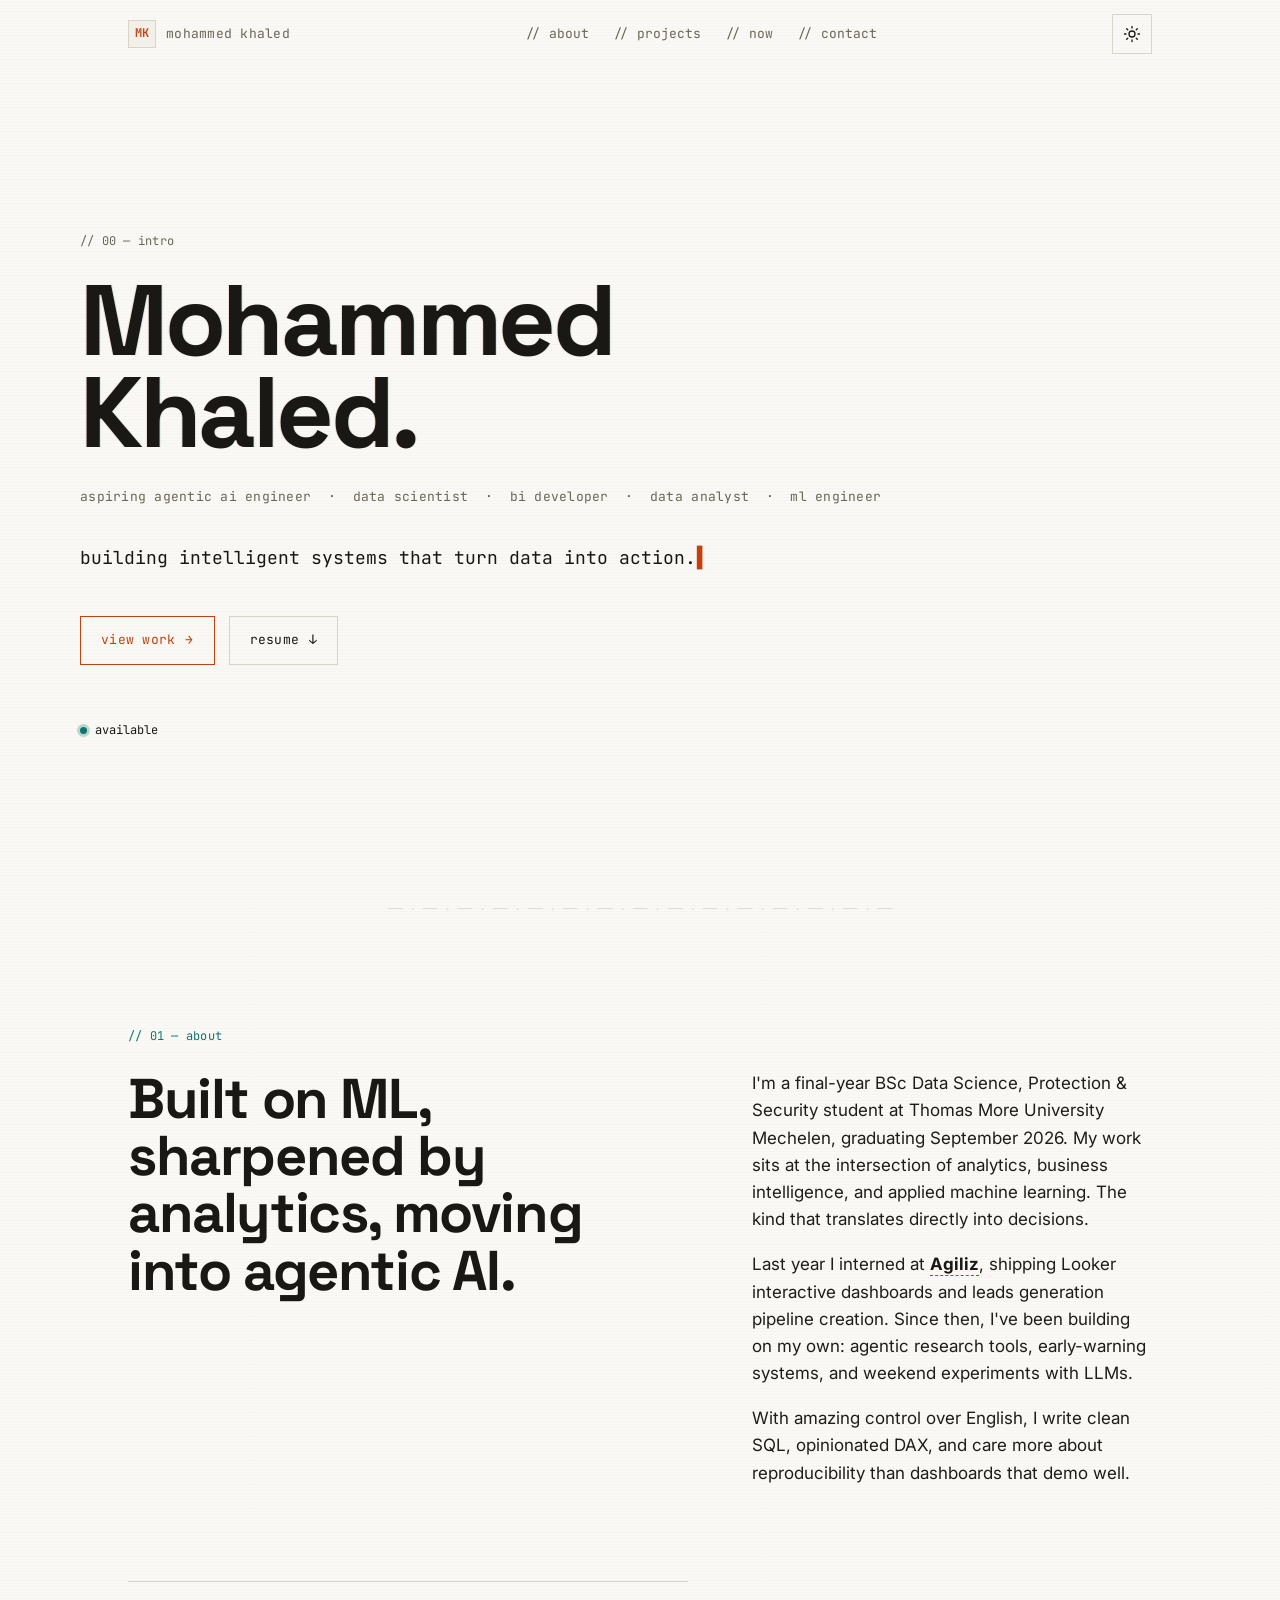
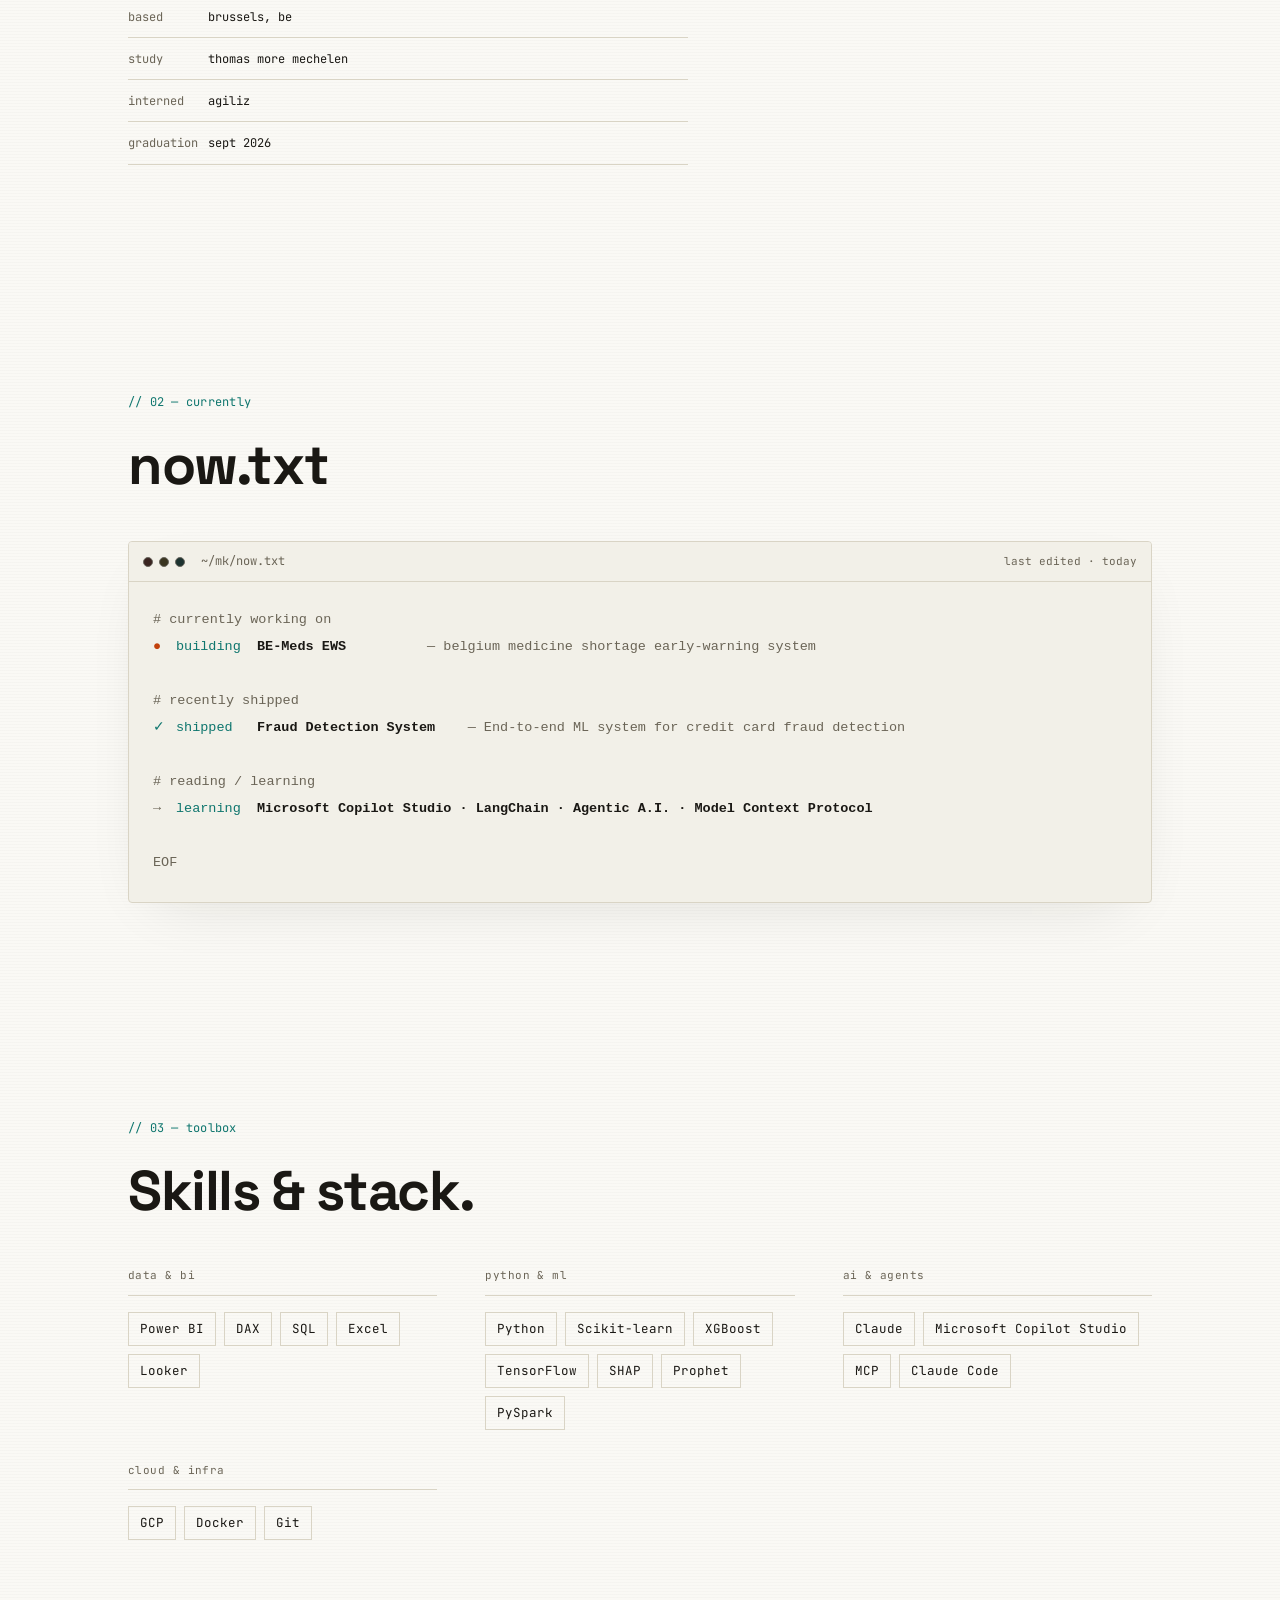
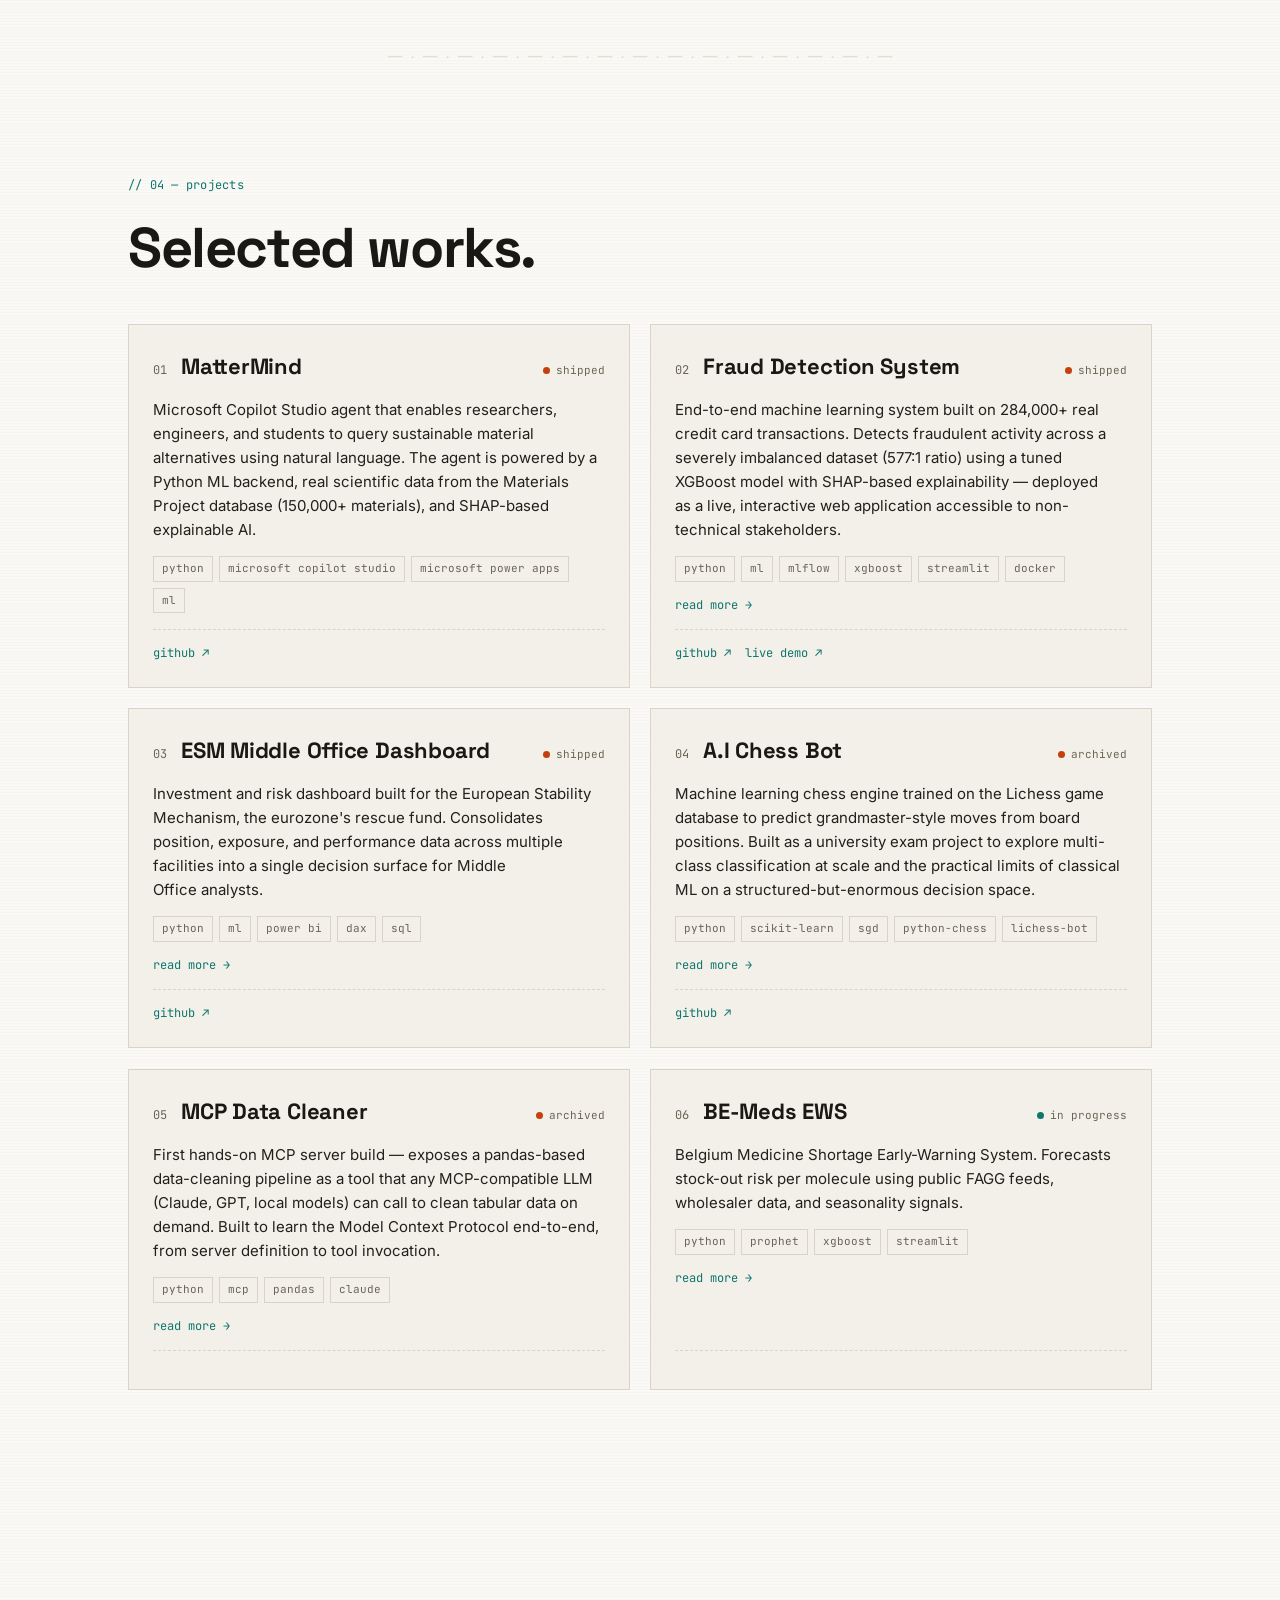
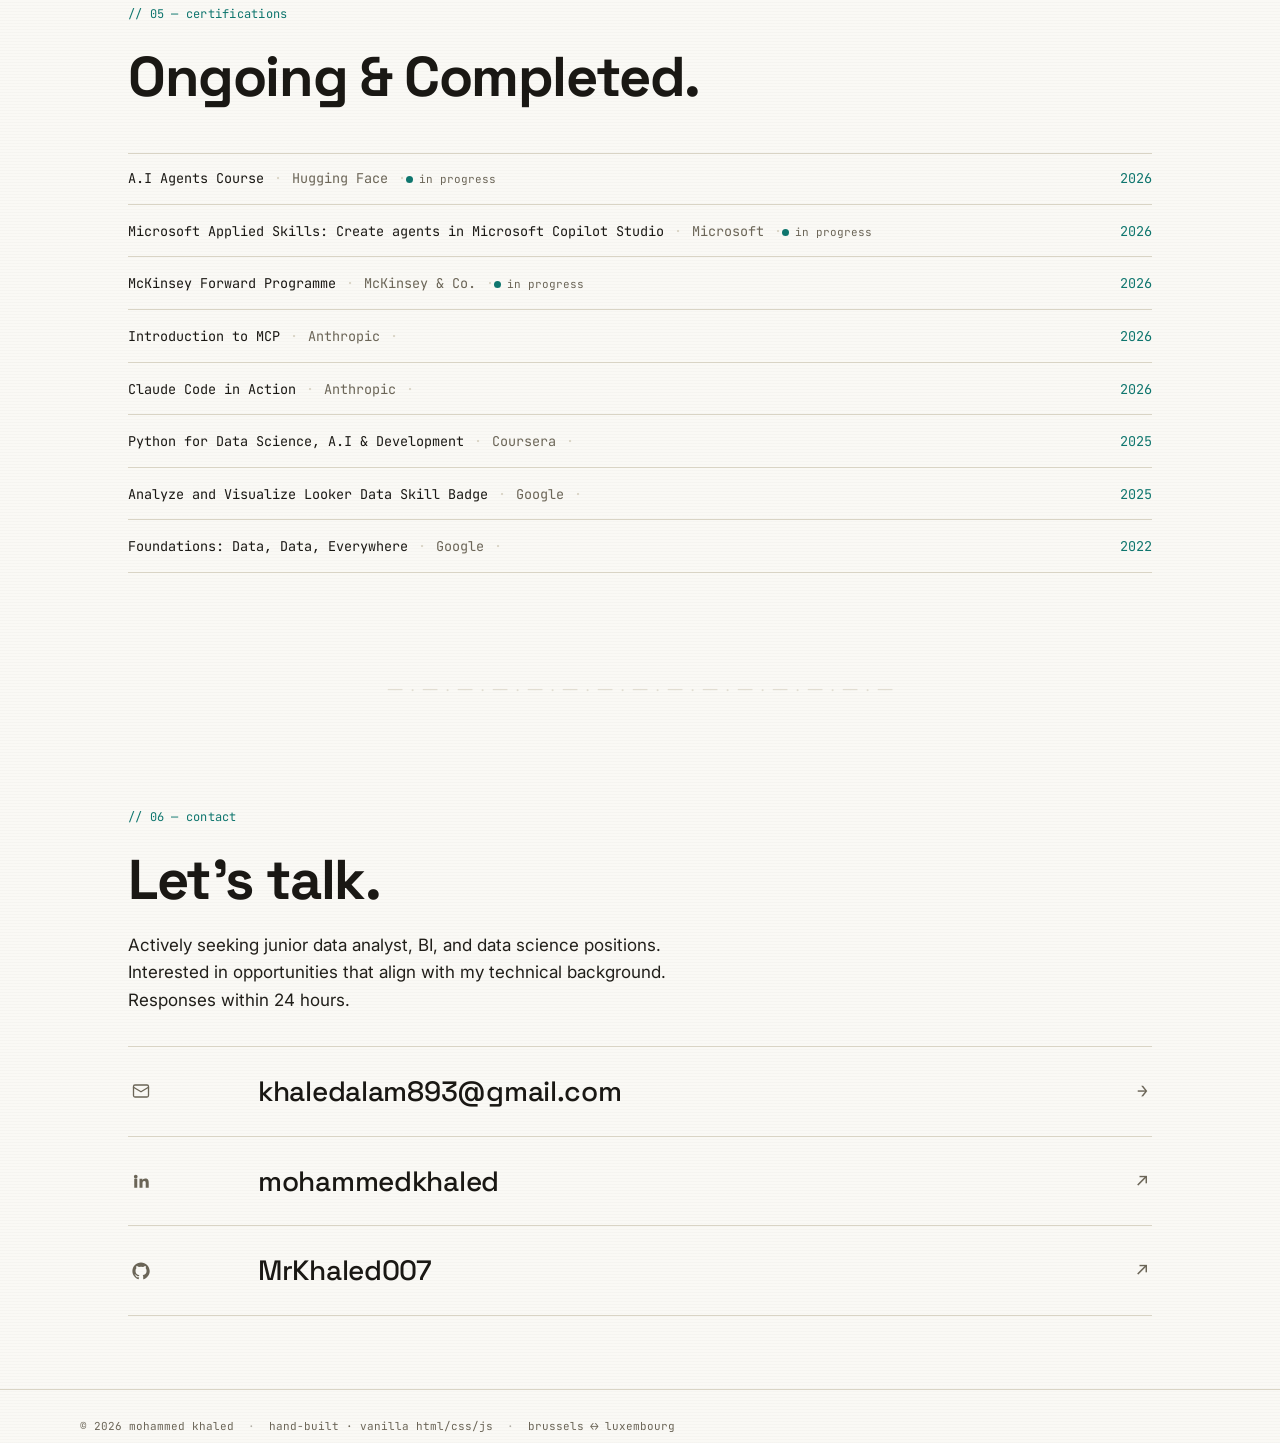
==== commit 7ba40cf9: "Add Fraud Detection System project Co-Authored-By: Claude Opus 4.7 <noreply@anthropic.com>" ====
--- a/index.html
+++ b/index.html
@@ -119,7 +119,7 @@
         </p>
         <div class="hero__cta">
           <a class="btn btn--primary" href="#work">view work <span aria-hidden="true">→</span></a>
-          <a class="btn btn--ghost" href="public/cv.pdf" download>resume <span aria-hidden="true">↓</span></a>
+          <a class="btn btn--ghost" href="public/MdKhaled_CV.pdf" download>resume <span aria-hidden="true">↓</span></a>
         </div>
         <div class="hero__meta mono">
           <!-- <span>brussels, be</span>
@@ -194,7 +194,7 @@
 <span class="t-badge t-run">●</span> <span class="t-key">building</span>  <span class="t-val">BE-Meds EWS</span>          <span class="t-dim">— belgium medicine shortage early-warning system</span>
 
 <span class="t-comment"># recently shipped</span>
-<span class="t-badge t-ok">✓</span> <span class="t-key">shipped</span>   <span class="t-val">MatterMind</span>    <span class="t-dim">— microsoft copilot agent for materials discovery</span>
+<span class="t-badge t-ok">✓</span> <span class="t-key">shipped</span>   <span class="t-val">Fraud Detection System</span>    <span class="t-dim">— End-to-end ML system for credit card fraud detection</span>
 
 <span class="t-comment"># reading / learning</span>
 <span class="t-badge t-rd">→</span> <span class="t-key">learning</span>  <span class="t-val">Microsoft Copilot Studio · LangChain · Agentic A.I. · Model Context Protocol</span>
@@ -295,6 +295,39 @@
         <article class="project">
           <header class="project__head">
             <div class="project__idx mono">02</div>
+            <h3 class="project__name">Fraud Detection System</h3>
+            <span class="project__status mono"><span class="dot dot--orange"></span> shipped</span>
+          </header>
+          <p class="project__desc">End-to-end machine learning system built on 284,000+ real credit card transactions.
+            Detects fraudulent activity across a severely imbalanced dataset (577:1 ratio) using a tuned XGBoost model
+            with SHAP-based explainability — deployed as a live, interactive web application accessible to non-technical
+            stakeholders.</p>
+
+          <ul class="chips" role="list">
+            <li class="chip mono">python</li>
+            <li class="chip mono">ml</li>
+            <li class="chip mono">mlflow</li>
+            <li class="chip mono">xgboost</li>
+            <li class="chip mono">streamlit</li>
+            <li class="chip mono">docker</li>
+          </ul>
+          <details class="project__more">
+            <summary class="mono">read more →</summary>
+            <p>A full pipeline from raw data to deployment — automated quality gates, feature engineering, Optuna
+              hyperparameter tuning, and MLflow experiment tracking. The Streamlit app lets analysts explore the data,
+              compare model results, and run live predictions with no setup required.</p>
+          </details>
+          <footer class="project__foot">
+            <a class="ilink mono" href="https://github.com/MrKhaled007/my-ml-project" target="_blank"
+              rel="noopener">github ↗</a>
+            <a class="ilink mono" href="https://my-ml-project-59v2ycuv9qhdkvuxqrhcac.streamlit.app/" target="_blank"
+              rel="noopener">live demo ↗</a>
+          </footer>
+        </article>
+
+        <article class="project">
+          <header class="project__head">
+            <div class="project__idx mono">03</div>
             <h3 class="project__name">ESM Middle Office Dashboard</h3>
             <span class="project__status mono"><span class="dot dot--orange"></span> shipped</span>
           </header>
@@ -324,7 +357,7 @@
 
         <article class="project">
           <header class="project__head">
-            <div class="project__idx mono">03</div>
+            <div class="project__idx mono">04</div>
             <h3 class="project__name">A.I Chess Bot</h3>
             <span class="project__status mono"><span class="dot dot--orange"></span> archived</span>
           </header>
@@ -356,7 +389,7 @@
 
         <article class="project">
           <header class="project__head">
-            <div class="project__idx mono">04</div>
+            <div class="project__idx mono">05</div>
             <h3 class="project__name">MCP Data Cleaner</h3>
             <span class="project__status mono"><span class="dot dot--orange"></span> archived</span>
           </header>
@@ -387,7 +420,7 @@
 
         <article class="project">
           <header class="project__head">
-            <div class="project__idx mono">05</div>
+            <div class="project__idx mono">06</div>
             <h3 class="project__name">BE-Meds EWS</h3>
             <span class="project__status mono"><span class="dot dot--teal"></span> in progress</span>
           </header>
@@ -518,7 +551,8 @@
         </li>
 
         <li>
-          <a class="contact__row" href="https://linkedin.com/in/YOUR-SLUG" target="_blank" rel="noopener">
+          <a class="contact__row" href="https://www.linkedin.com/in/mohammed-khaled-43a220183/?skipRedirect=true"
+            target="_blank" rel="noopener">
             <span class="contact__k" aria-hidden="true">
               <svg viewBox="0 0 24 24" width="18" height="18" fill="currentColor">
                 <path
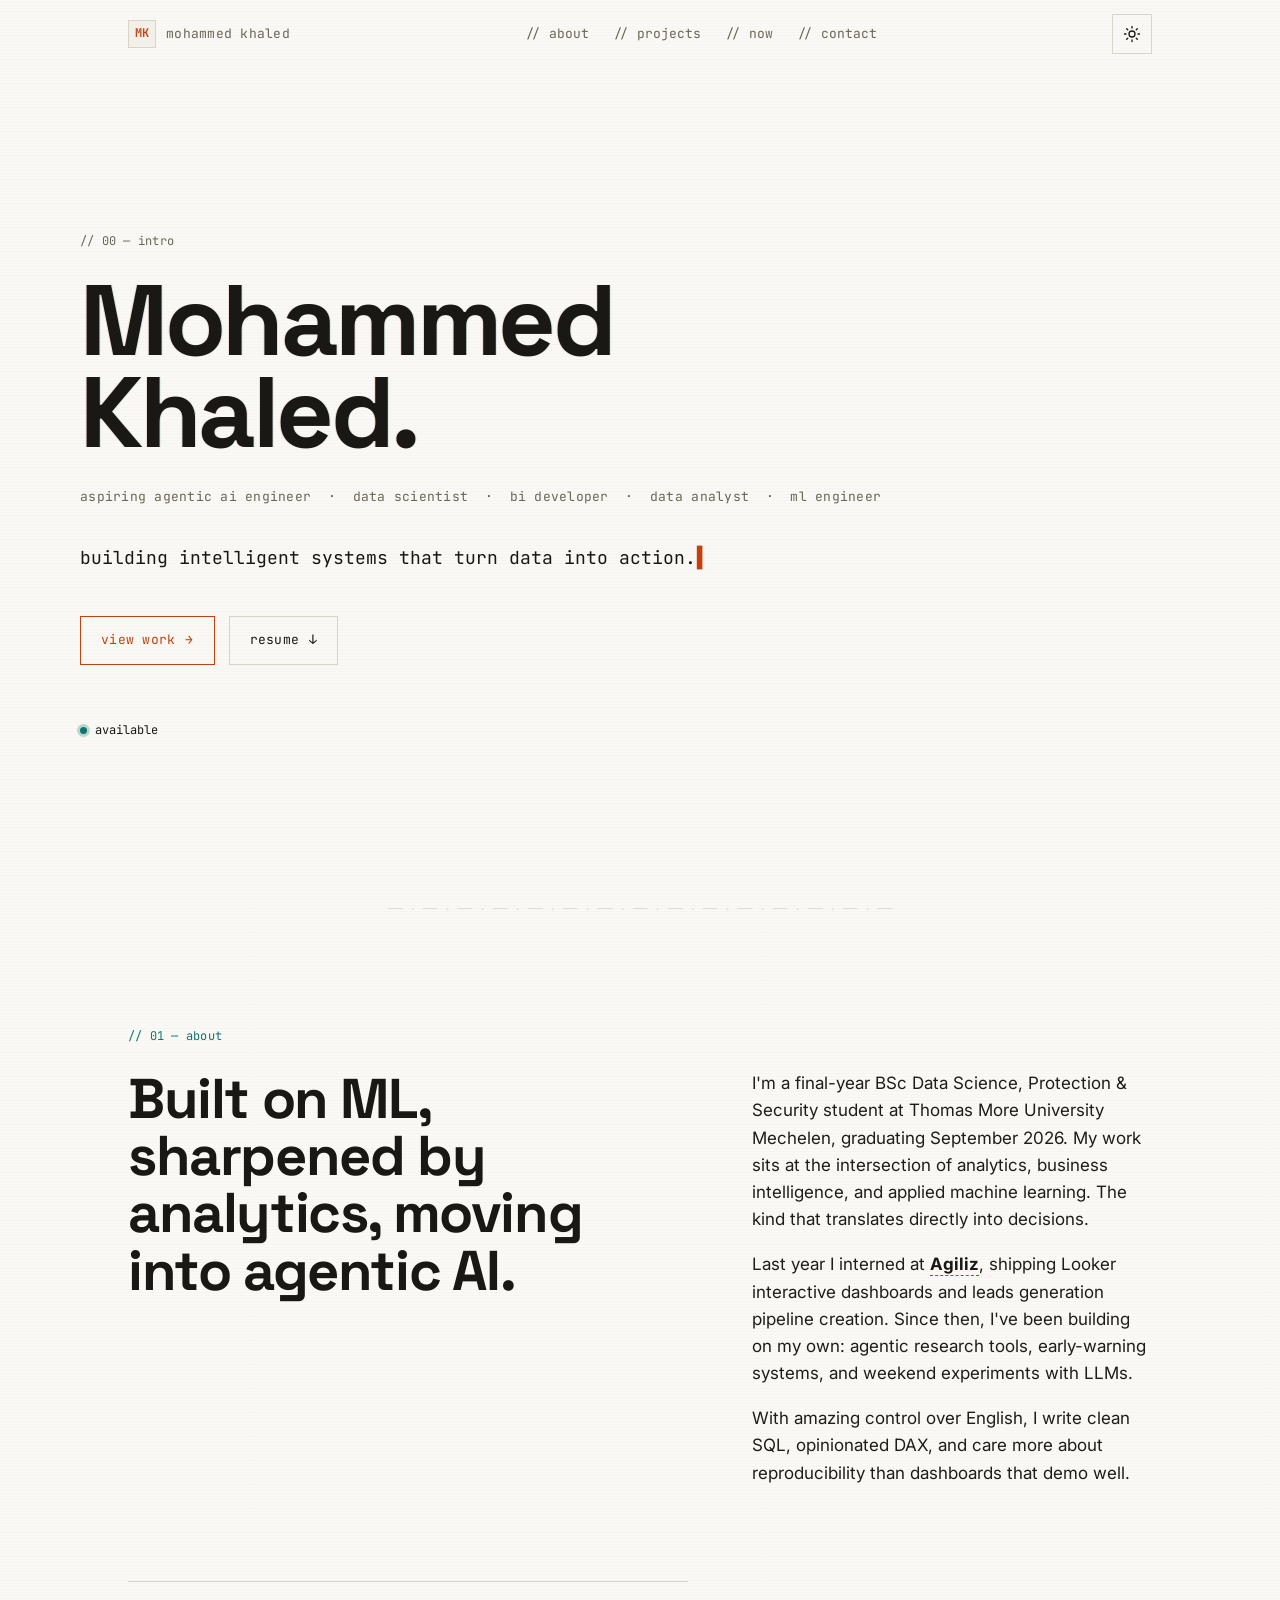
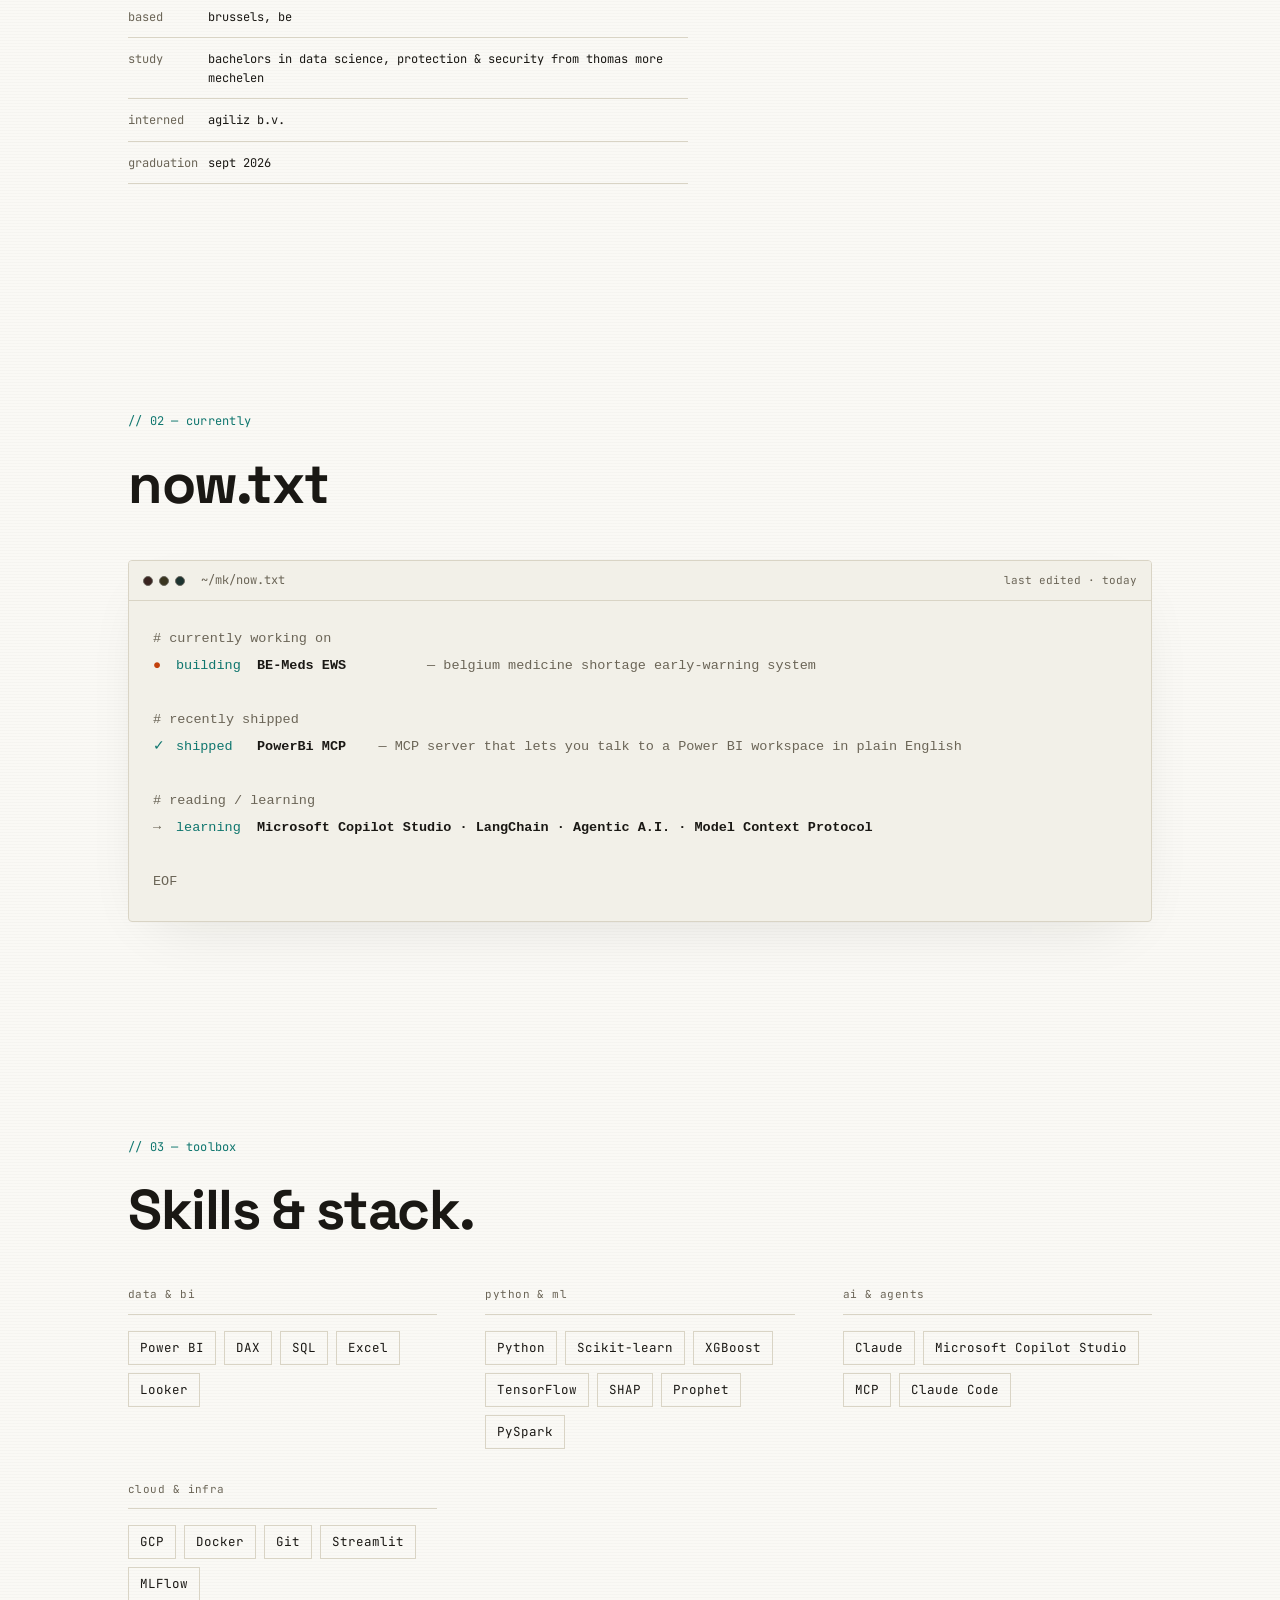
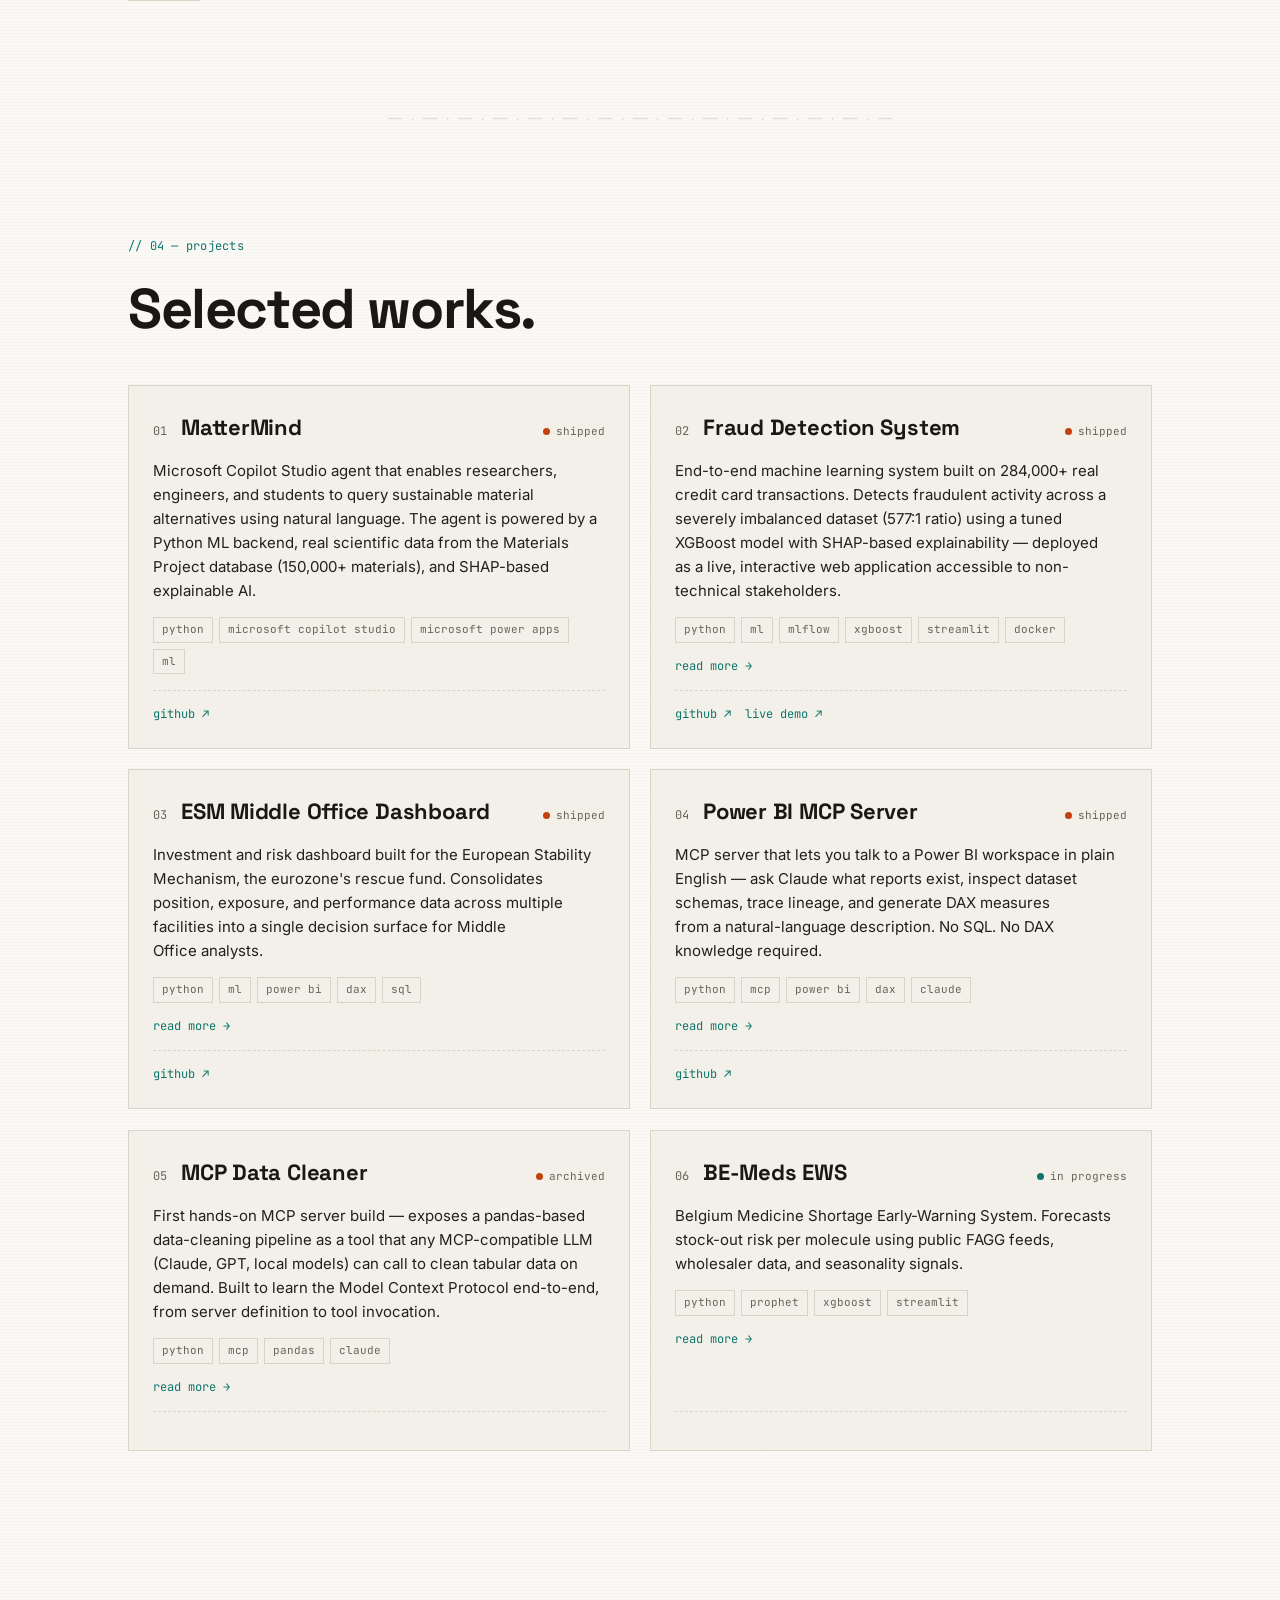
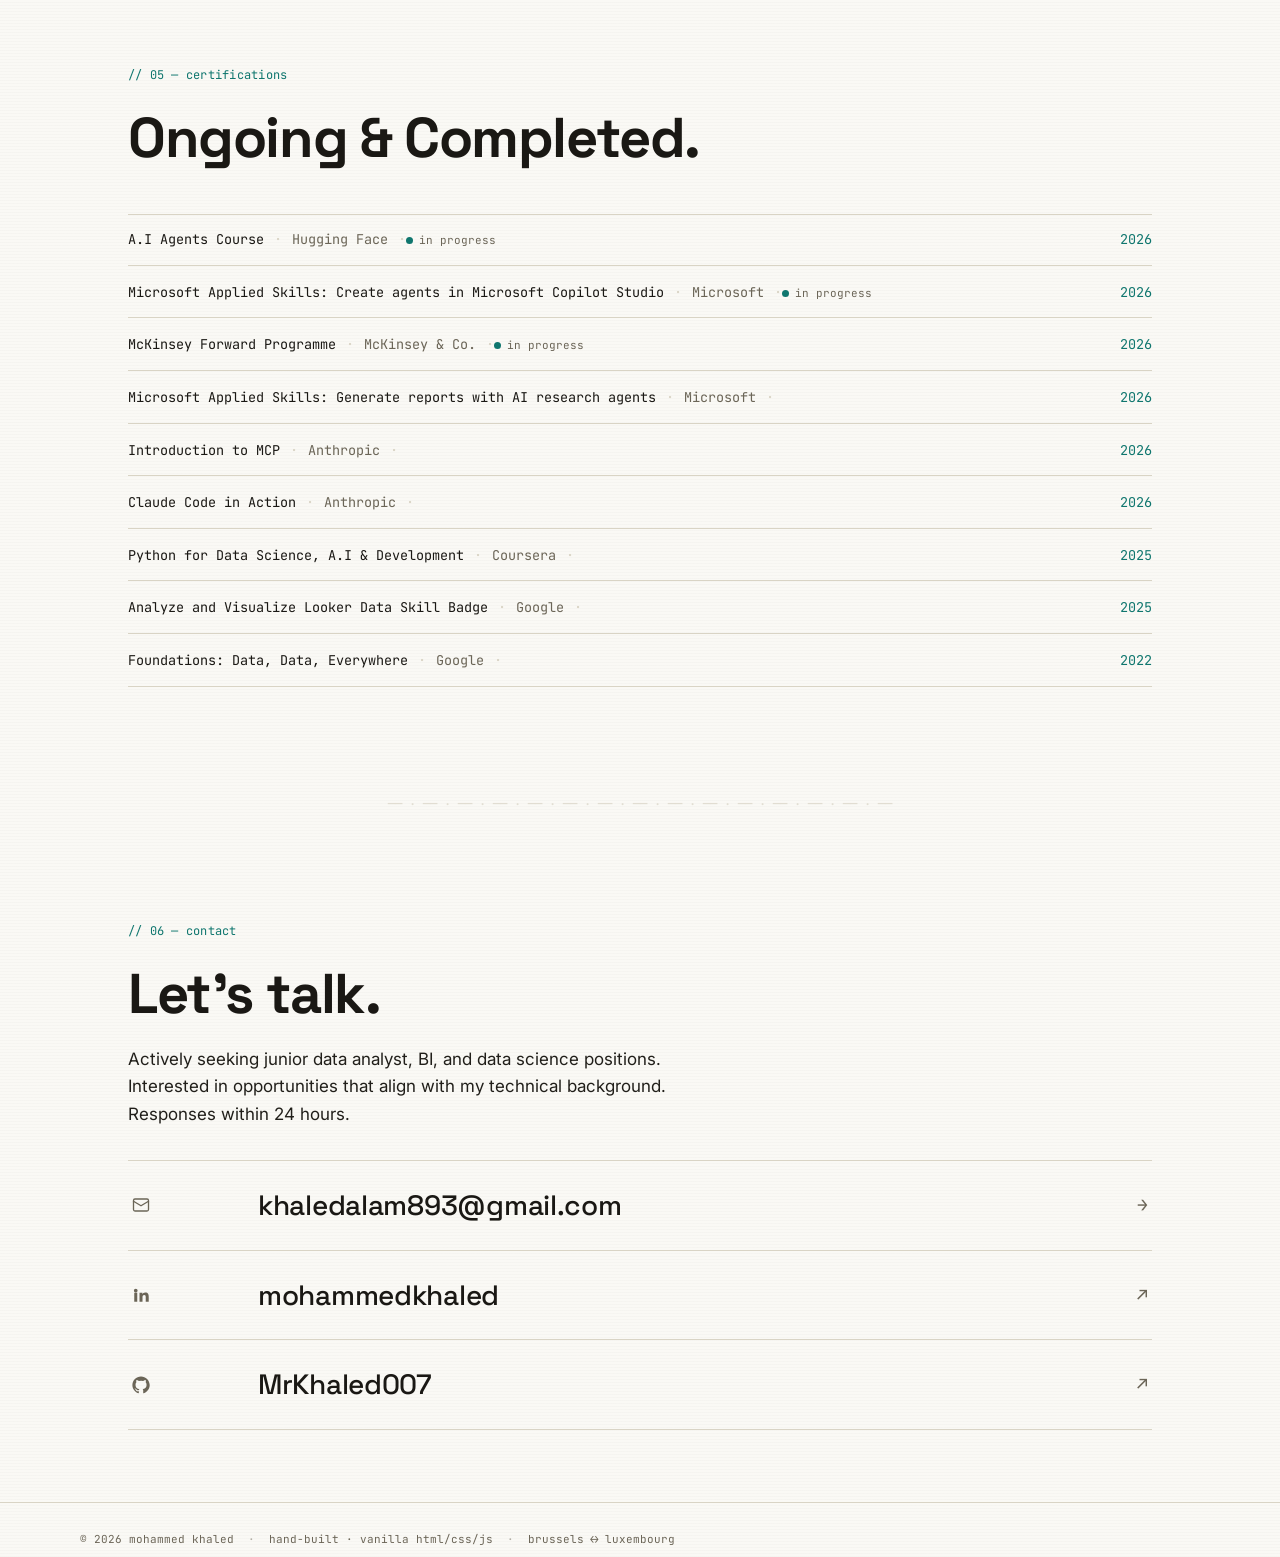
==== commit 67498b98: "add Power BI MCP Server project card" ====
--- a/index.html
+++ b/index.html
@@ -163,11 +163,11 @@
           </div>
           <div>
             <dt>study</dt>
-            <dd>thomas more mechelen</dd>
+            <dd>bachelors in data science, protection & security from thomas more mechelen</dd>
           </div>
           <div>
             <dt>interned</dt>
-            <dd>agiliz</dd>
+            <dd>agiliz B.V.</dd>
           </div>
           <div>
             <dt>graduation</dt>
@@ -194,7 +194,7 @@
 <span class="t-badge t-run">●</span> <span class="t-key">building</span>  <span class="t-val">BE-Meds EWS</span>          <span class="t-dim">— belgium medicine shortage early-warning system</span>
 
 <span class="t-comment"># recently shipped</span>
-<span class="t-badge t-ok">✓</span> <span class="t-key">shipped</span>   <span class="t-val">Fraud Detection System</span>    <span class="t-dim">— End-to-end ML system for credit card fraud detection</span>
+<span class="t-badge t-ok">✓</span> <span class="t-key">shipped</span>   <span class="t-val">PowerBi MCP</span>    <span class="t-dim">— MCP server that lets you talk to a Power BI workspace in plain English</span>
 
 <span class="t-comment"># reading / learning</span>
 <span class="t-badge t-rd">→</span> <span class="t-key">learning</span>  <span class="t-val">Microsoft Copilot Studio · LangChain · Agentic A.I. · Model Context Protocol</span>
@@ -246,6 +246,8 @@
             <li class="tag">GCP</li>
             <li class="tag">Docker</li>
             <li class="tag">Git</li>
+            <li class="tag">Streamlit</li>
+            <li class="tag">MLFlow</li>
 
           </ul>
         </div>
@@ -358,29 +360,35 @@
         <article class="project">
           <header class="project__head">
             <div class="project__idx mono">04</div>
-            <h3 class="project__name">A.I Chess Bot</h3>
-            <span class="project__status mono"><span class="dot dot--orange"></span> archived</span>
-          </header>
-          <p class="project__desc">Machine learning chess engine trained on the Lichess game database to predict
-            grandmaster-style moves from board positions. Built as a university exam project to explore multi-class
-            classification at scale and the practical limits of classical ML on a structured-but-enormous decision
-            space.</p>
+            <h3 class="project__name">Power BI MCP Server</h3>
+            <span class="project__status mono"><span class="dot dot--orange"></span> shipped</span>
+          </header>
+          <p class="project__desc">MCP server that lets you talk to a Power BI workspace in plain English —
+            ask Claude what reports exist, inspect dataset schemas, trace lineage, and
+            generate DAX measures from a natural-language description. No SQL. No DAX
+            knowledge required.</p>
           <ul class="chips" role="list">
             <li class="chip mono">python</li>
-            <li class="chip mono">scikit-learn</li>
-            <li class="chip mono">sgd</li>
-            <li class="chip mono">python-chess</li>
-            <li class="chip mono">lichess-bot</li>
+            <li class="chip mono">mcp</li>
+            <li class="chip mono">power bi</li>
+            <li class="chip mono">dax</li>
+            <li class="chip mono">claude</li>
           </ul>
           <details class="project__more">
             <summary class="mono">read more →</summary>
-            <p>PGN games are parsed into (position, move) pairs, encoded as feature vectors, and fed into an
-              SGDClassifier trained incrementally on batches too large to fit in memory. A LabelEncoder maps thousands
-              of legal UCI moves to class targets, and the trained model plugs into the lichess-bot framework as a
-              homemade engine. Runs locally against Lichess opponents; not currently deployed.</p>
+            <p>Implements all three MCP primitives: nine tools (list, get, search,
+              generate) that Claude calls autonomously; six resources exposed as
+              <code>powerbi://</code> URIs for passive reads; and three pre-built
+              prompt templates for dataset exploration, DAX explanation, and report
+              audits. Ships with realistic mock ESM/finance data so it runs immediately
+              with no credentials — plug in an Azure AD app registration and it
+              switches to a live Power BI workspace automatically. DAX generation calls
+              the Anthropic API with the dataset schema in context; a mock fallback
+              handles the no-credit case gracefully.
+            </p>
           </details>
           <footer class="project__foot">
-            <a class="ilink mono" href="https://github.com/MrKhaled007/Ai_Chess_Exam" target="_blank"
+            <a class="ilink mono" href="https://github.com/MrKhaled007/PowerBi-MCP" target="_blank"
               rel="noopener">github ↗</a>
             <!-- TODO: replace with the real repo URL -->
           </footer>
@@ -506,6 +514,10 @@
             class="certs__iss">McKinsey &amp; Co.</span> <span class="certs__sep">·<span
               class="project__status mono"><span class="dot dot--teal"></span> in progress</span></span> <span
             class="certs__yr">2026</span></li>
+        <li><span class="certs__name">Microsoft Applied Skills: Generate reports with AI research agents</span> <span
+            class="certs__sep">·</span> <span class="certs__iss">Microsoft</span> <span class="certs__sep">·</span>
+          <span class="certs__yr">2026</span>
+        </li>
         <li><span class="certs__name">Introduction to MCP</span> <span class="certs__sep">·</span> <span
             class="certs__iss">Anthropic</span> <span class="certs__sep">·</span> <span class="certs__yr">2026</span>
         </li>
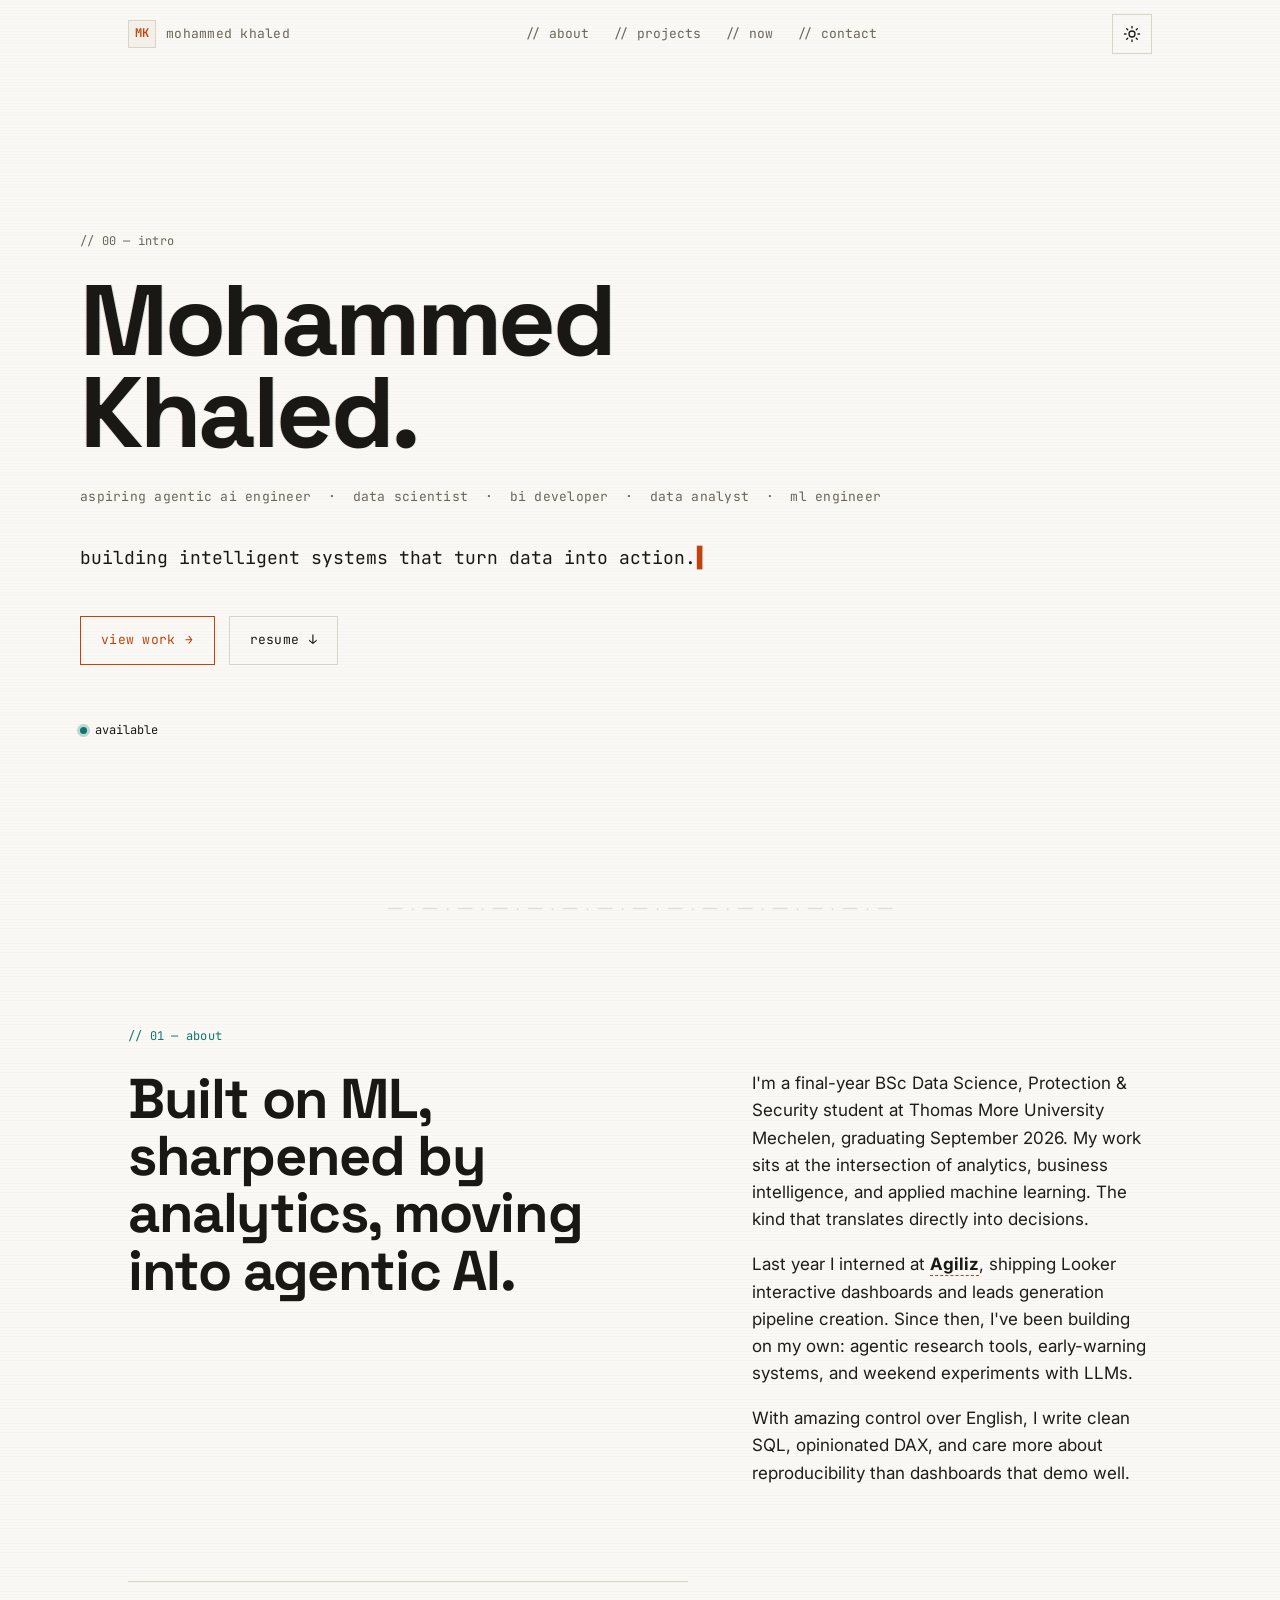
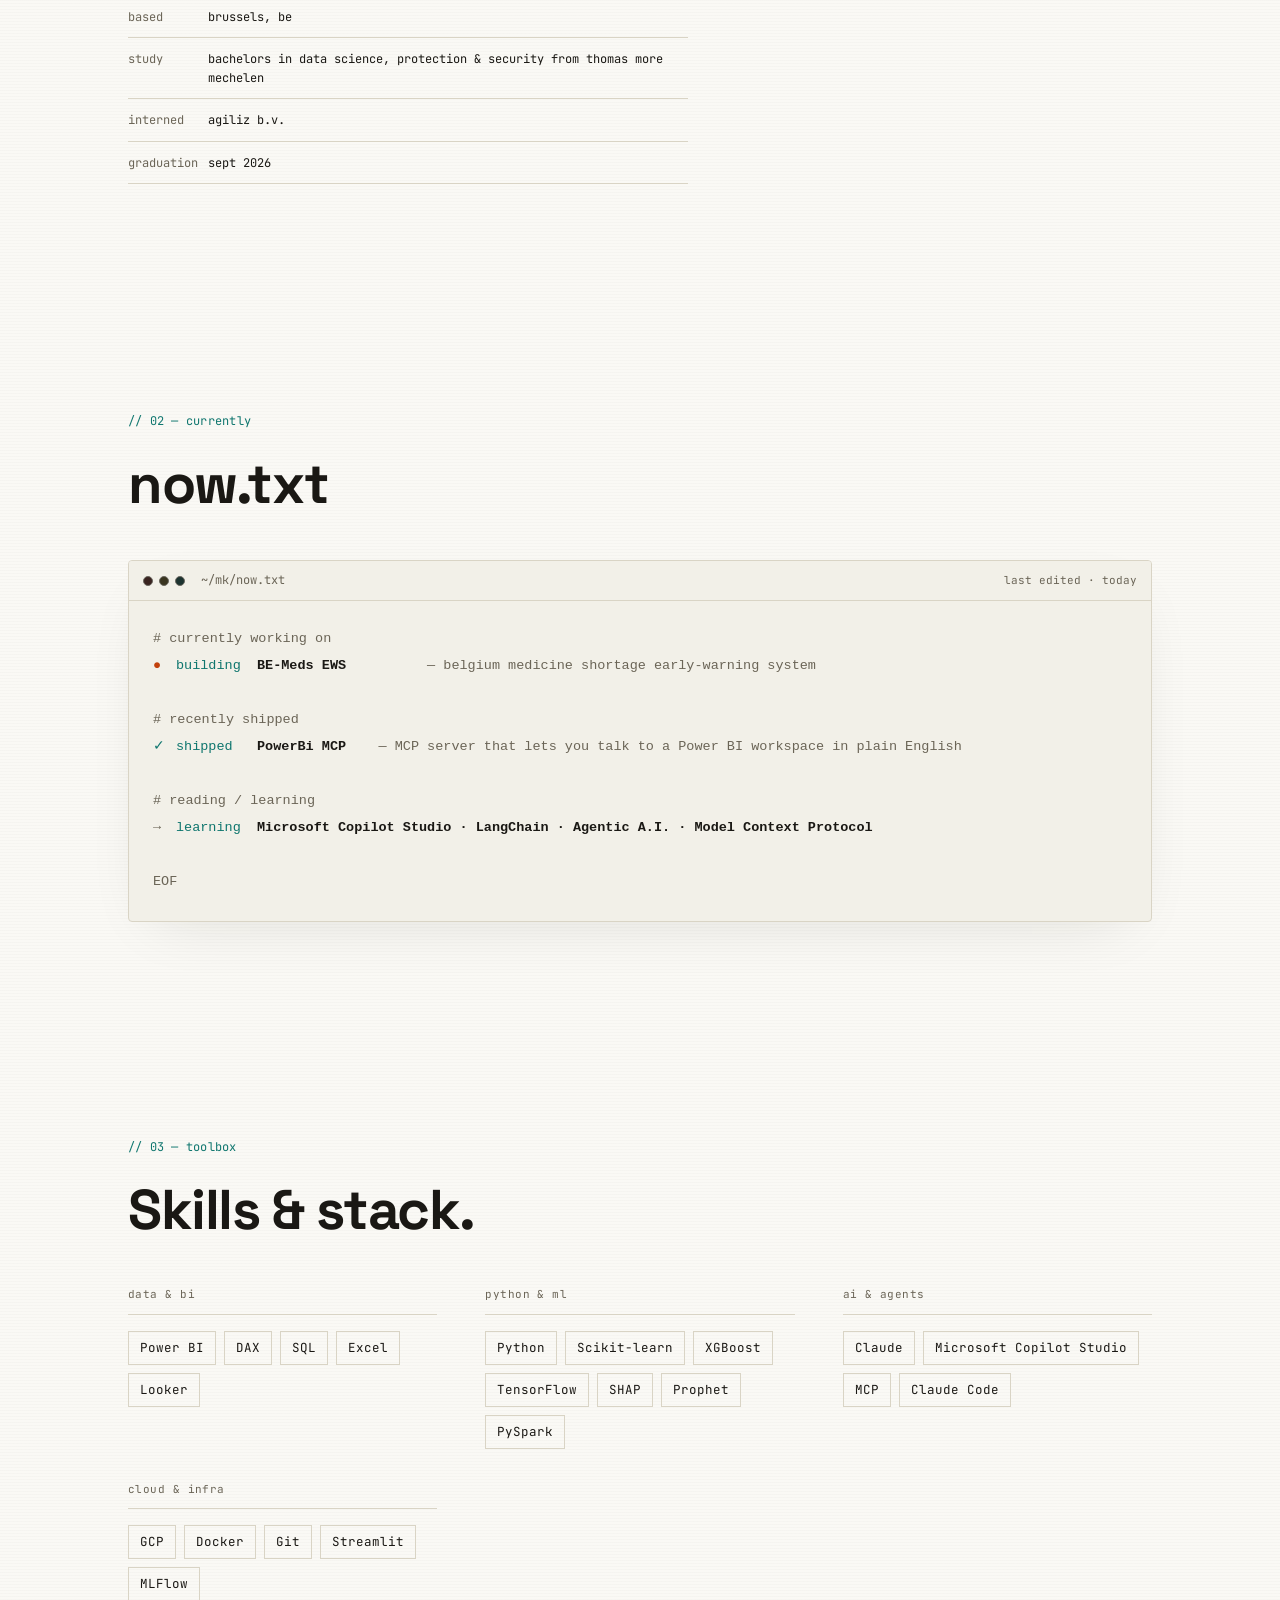
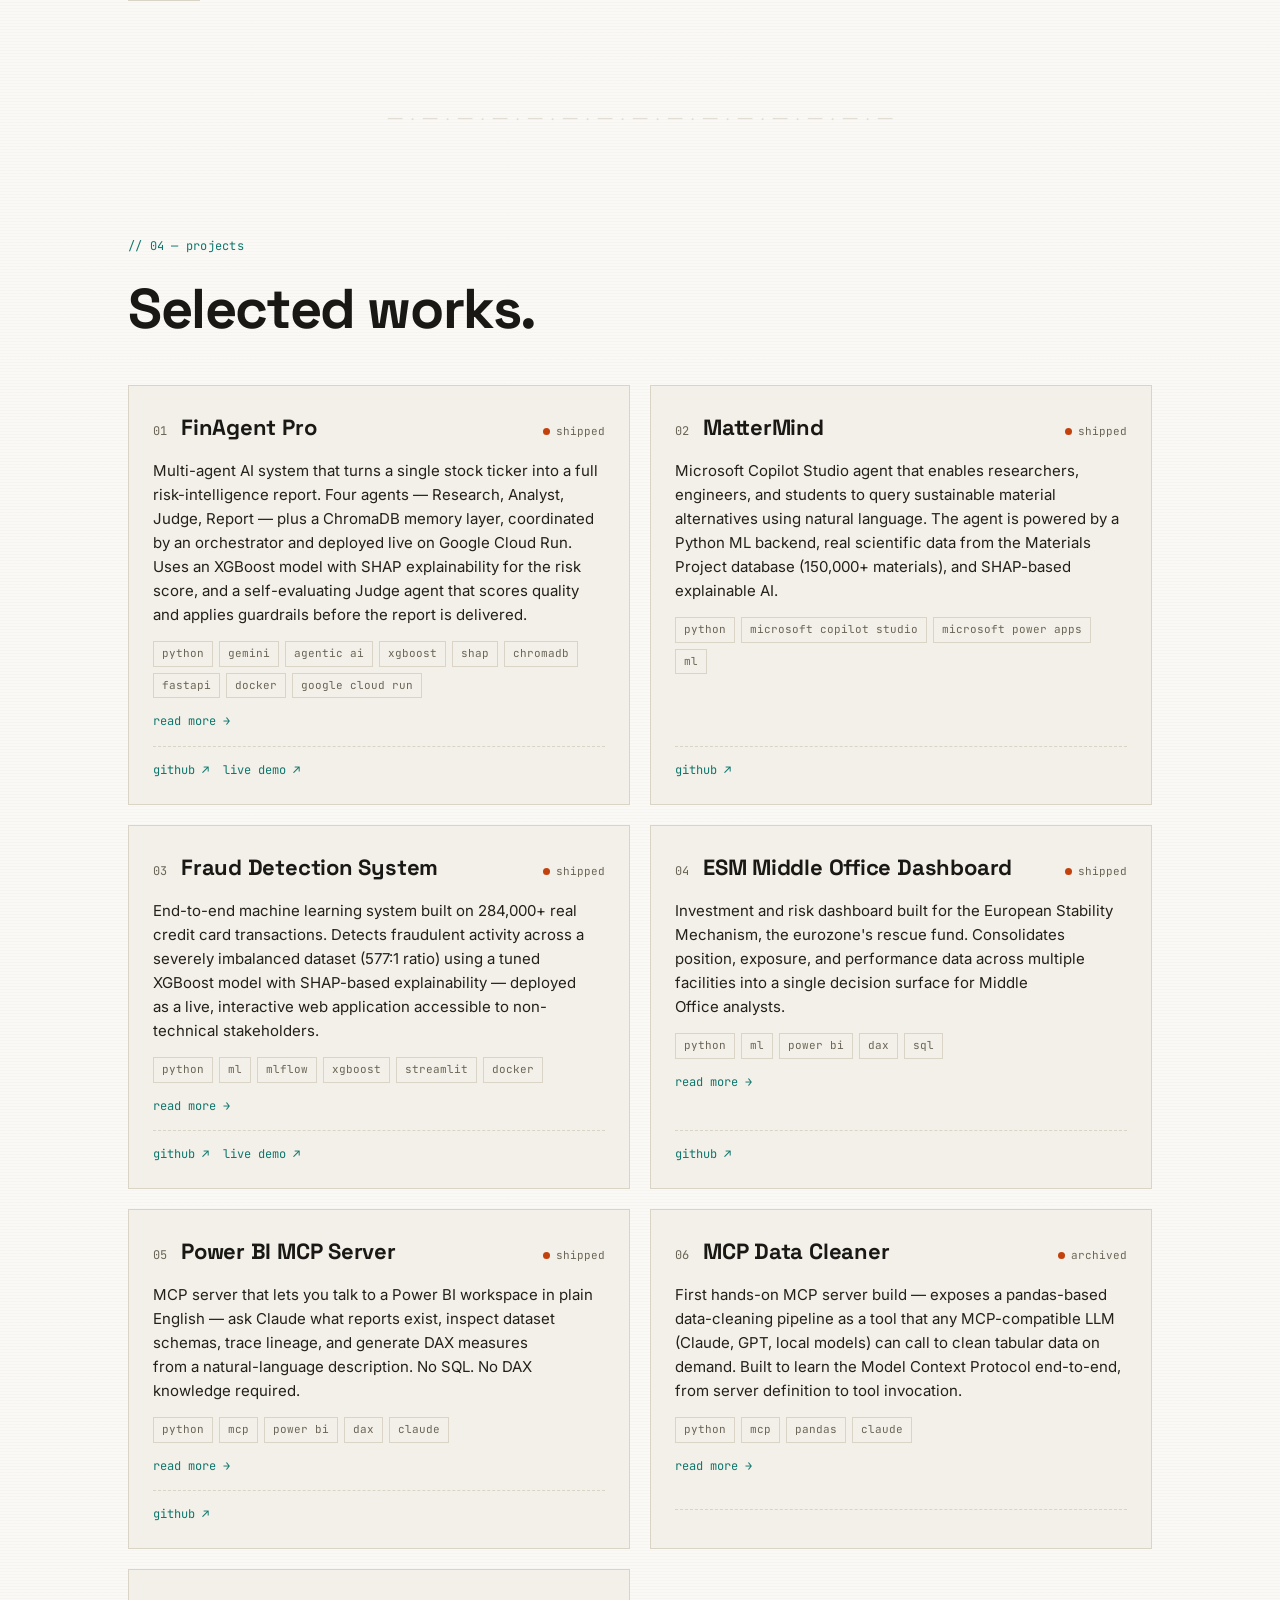
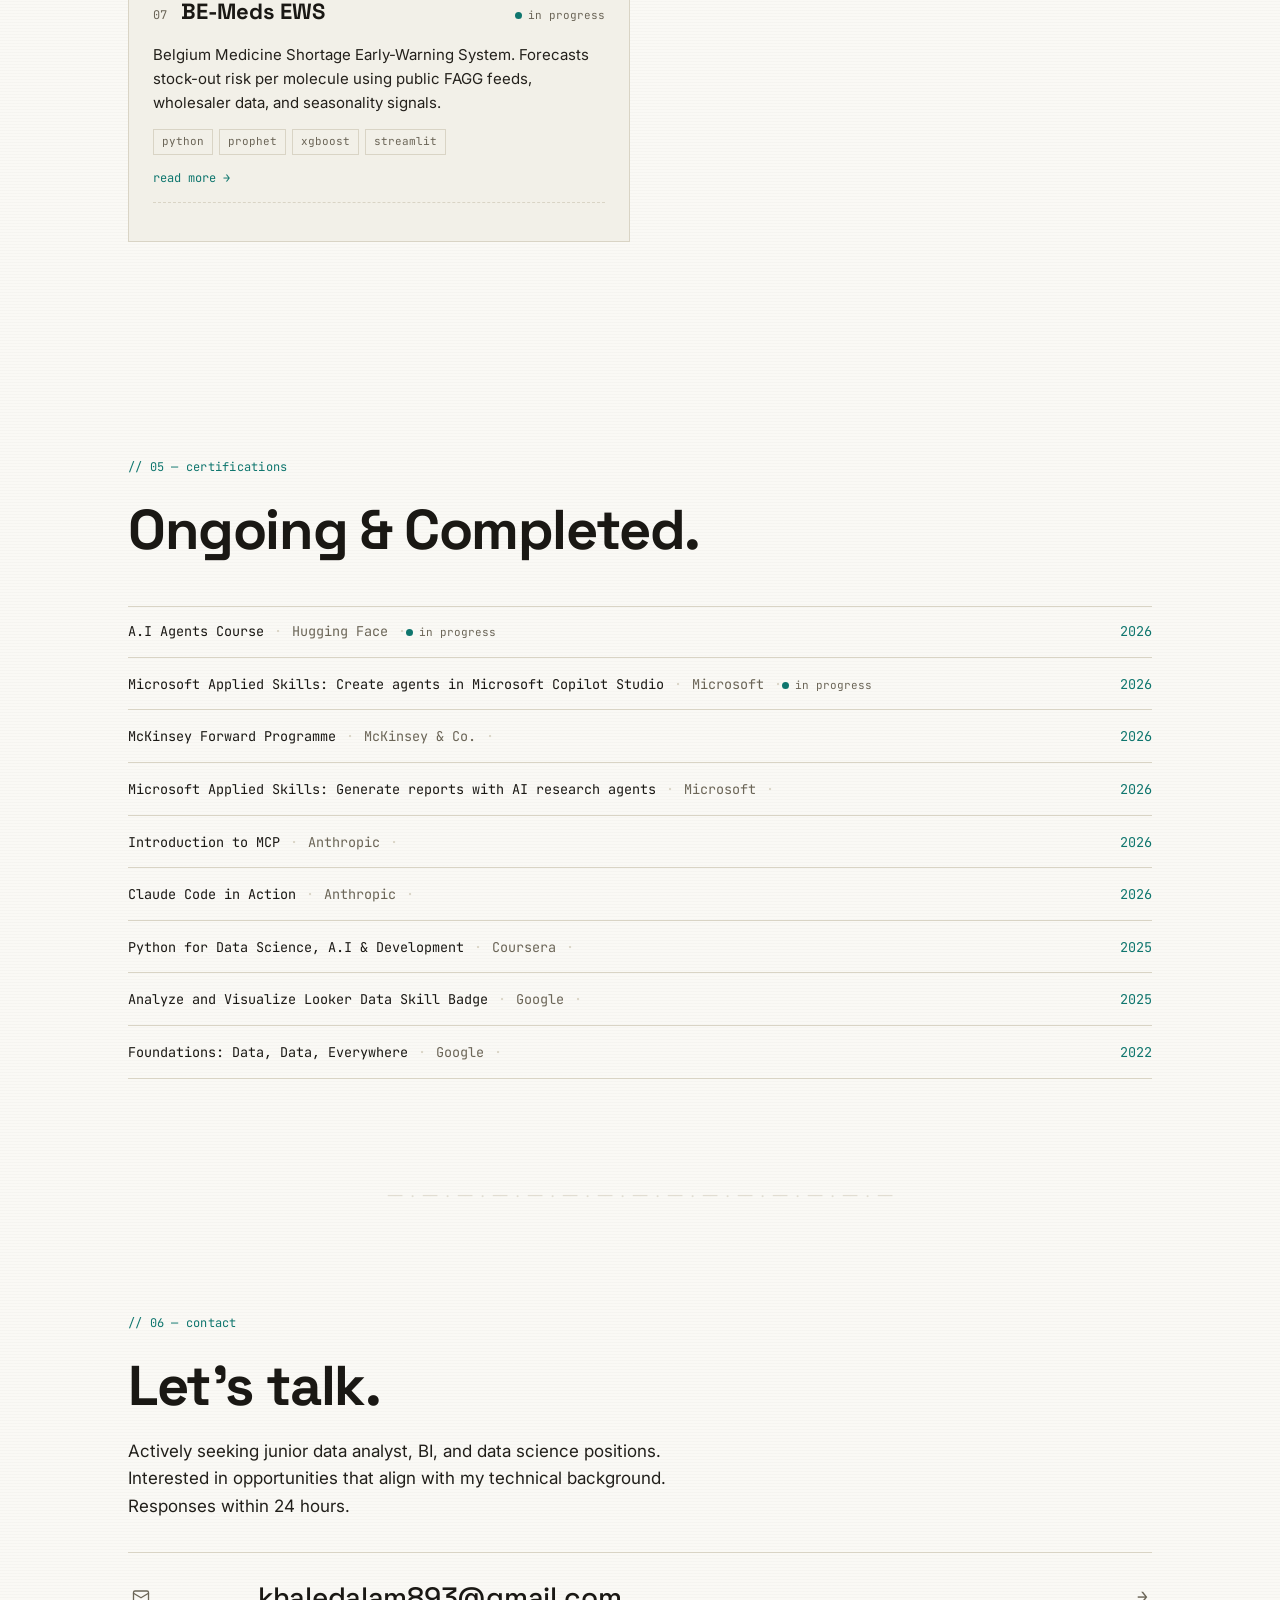
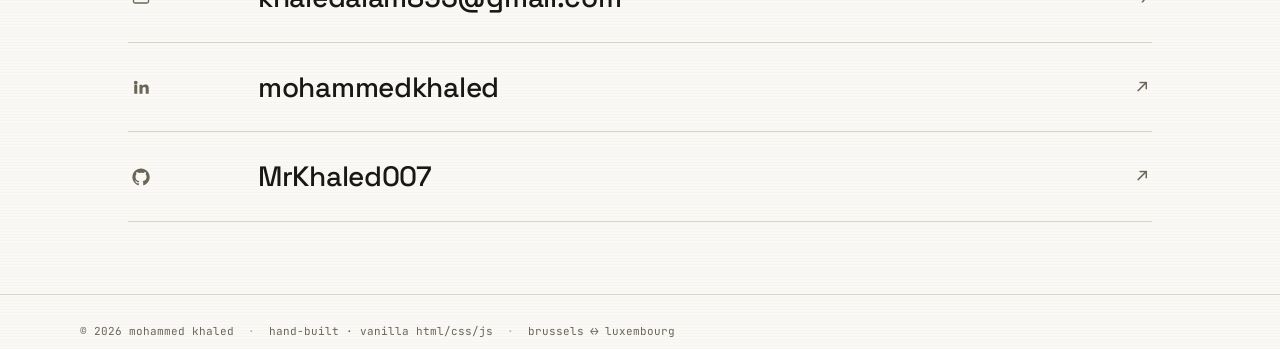
==== commit 35943c05: "Add FinAgent Pro project card - lead project with live demo link" ====
--- a/index.html
+++ b/index.html
@@ -267,6 +267,53 @@
         <article class="project">
           <header class="project__head">
             <div class="project__idx mono">01</div>
+            <h3 class="project__name">FinAgent Pro</h3>
+            <span class="project__status mono"><span class="dot dot--orange"></span> shipped</span>
+          </header>
+          <p class="project__desc">Multi-agent AI system that turns a single stock ticker into a full risk-intelligence
+            report.
+            Four agents — Research, Analyst, Judge, Report — plus a ChromaDB memory layer, coordinated by an
+            orchestrator
+            and deployed live on Google Cloud Run. Uses an XGBoost model with SHAP explainability for the risk score,
+            and a self-evaluating Judge agent that scores quality and applies guardrails before the report is delivered.
+          </p>
+          <ul class="chips" role="list">
+            <li class="chip mono">python</li>
+            <li class="chip mono">gemini</li>
+            <li class="chip mono">agentic ai</li>
+            <li class="chip mono">xgboost</li>
+            <li class="chip mono">shap</li>
+            <li class="chip mono">chromadb</li>
+            <li class="chip mono">fastapi</li>
+            <li class="chip mono">docker</li>
+            <li class="chip mono">google cloud run</li>
+          </ul>
+          <details class="project__more">
+            <summary class="mono">read more →</summary>
+            <p>End-to-end agentic pipeline: the Research agent pulls live price data, fundamentals, and news through
+              yfinance and Alpha Vantage, then writes a structured brief with Gemini. The Analyst agent computes RSI,
+              volatility, momentum, P/E, and debt features, runs them through an XGBoost classifier, and uses SHAP to
+              explain which factors drive the score. The Judge agent then evaluates the other agents' output on factual
+              consistency, confidence, and completeness — combined with rule-based guardrails that don't rely on the
+              LLM.
+              The Report agent assembles a styled HTML report with embedded charts. Memory (ChromaDB) caches past
+              analyses for instant repeat runs. Containerised with Docker and deployed to Cloud Run with secrets in
+              Secret Manager and structured logging to Cloud Logging.</p>
+          </details>
+          <footer class="project__foot">
+            <a class="ilink mono" href="https://github.com/MrKhaled007/finagent-pro" target="_blank"
+              rel="noopener">github ↗</a>
+            <a class="ilink mono" href="https://finagent-pro-498031288187.europe-west1.run.app/report/AAPL"
+              target="_blank" rel="noopener">live demo ↗</a>
+          </footer>
+        </article>
+
+
+
+
+        <article class="project">
+          <header class="project__head">
+            <div class="project__idx mono">02</div>
             <h3 class="project__name">MatterMind</h3>
             <span class="project__status mono"><span class="dot dot--orange"></span> shipped</span>
           </header>
@@ -296,7 +343,7 @@
 
         <article class="project">
           <header class="project__head">
-            <div class="project__idx mono">02</div>
+            <div class="project__idx mono">03</div>
             <h3 class="project__name">Fraud Detection System</h3>
             <span class="project__status mono"><span class="dot dot--orange"></span> shipped</span>
           </header>
@@ -329,7 +376,7 @@
 
         <article class="project">
           <header class="project__head">
-            <div class="project__idx mono">03</div>
+            <div class="project__idx mono">04</div>
             <h3 class="project__name">ESM Middle Office Dashboard</h3>
             <span class="project__status mono"><span class="dot dot--orange"></span> shipped</span>
           </header>
@@ -359,7 +406,7 @@
 
         <article class="project">
           <header class="project__head">
-            <div class="project__idx mono">04</div>
+            <div class="project__idx mono">05</div>
             <h3 class="project__name">Power BI MCP Server</h3>
             <span class="project__status mono"><span class="dot dot--orange"></span> shipped</span>
           </header>
@@ -397,7 +444,7 @@
 
         <article class="project">
           <header class="project__head">
-            <div class="project__idx mono">05</div>
+            <div class="project__idx mono">06</div>
             <h3 class="project__name">MCP Data Cleaner</h3>
             <span class="project__status mono"><span class="dot dot--orange"></span> archived</span>
           </header>
@@ -428,7 +475,7 @@
 
         <article class="project">
           <header class="project__head">
-            <div class="project__idx mono">06</div>
+            <div class="project__idx mono">07</div>
             <h3 class="project__name">BE-Meds EWS</h3>
             <span class="project__status mono"><span class="dot dot--teal"></span> in progress</span>
           </header>
@@ -511,9 +558,11 @@
               class="project__status mono"><span class="dot dot--teal"></span> in progress</span></span> <span
             class="certs__yr">2026</span></li>
         <li><span class="certs__name">McKinsey Forward Programme</span> <span class="certs__sep">·</span> <span
-            class="certs__iss">McKinsey &amp; Co.</span> <span class="certs__sep">·<span
-              class="project__status mono"><span class="dot dot--teal"></span> in progress</span></span> <span
-            class="certs__yr">2026</span></li>
+            class="certs__iss">McKinsey &amp; Co.</span> <span class="certs__sep">·<span class="project__status mono">
+            </span></span><span class="certs__yr">2026</span>
+        </li>
+
+
         <li><span class="certs__name">Microsoft Applied Skills: Generate reports with AI research agents</span> <span
             class="certs__sep">·</span> <span class="certs__iss">Microsoft</span> <span class="certs__sep">·</span>
           <span class="certs__yr">2026</span>
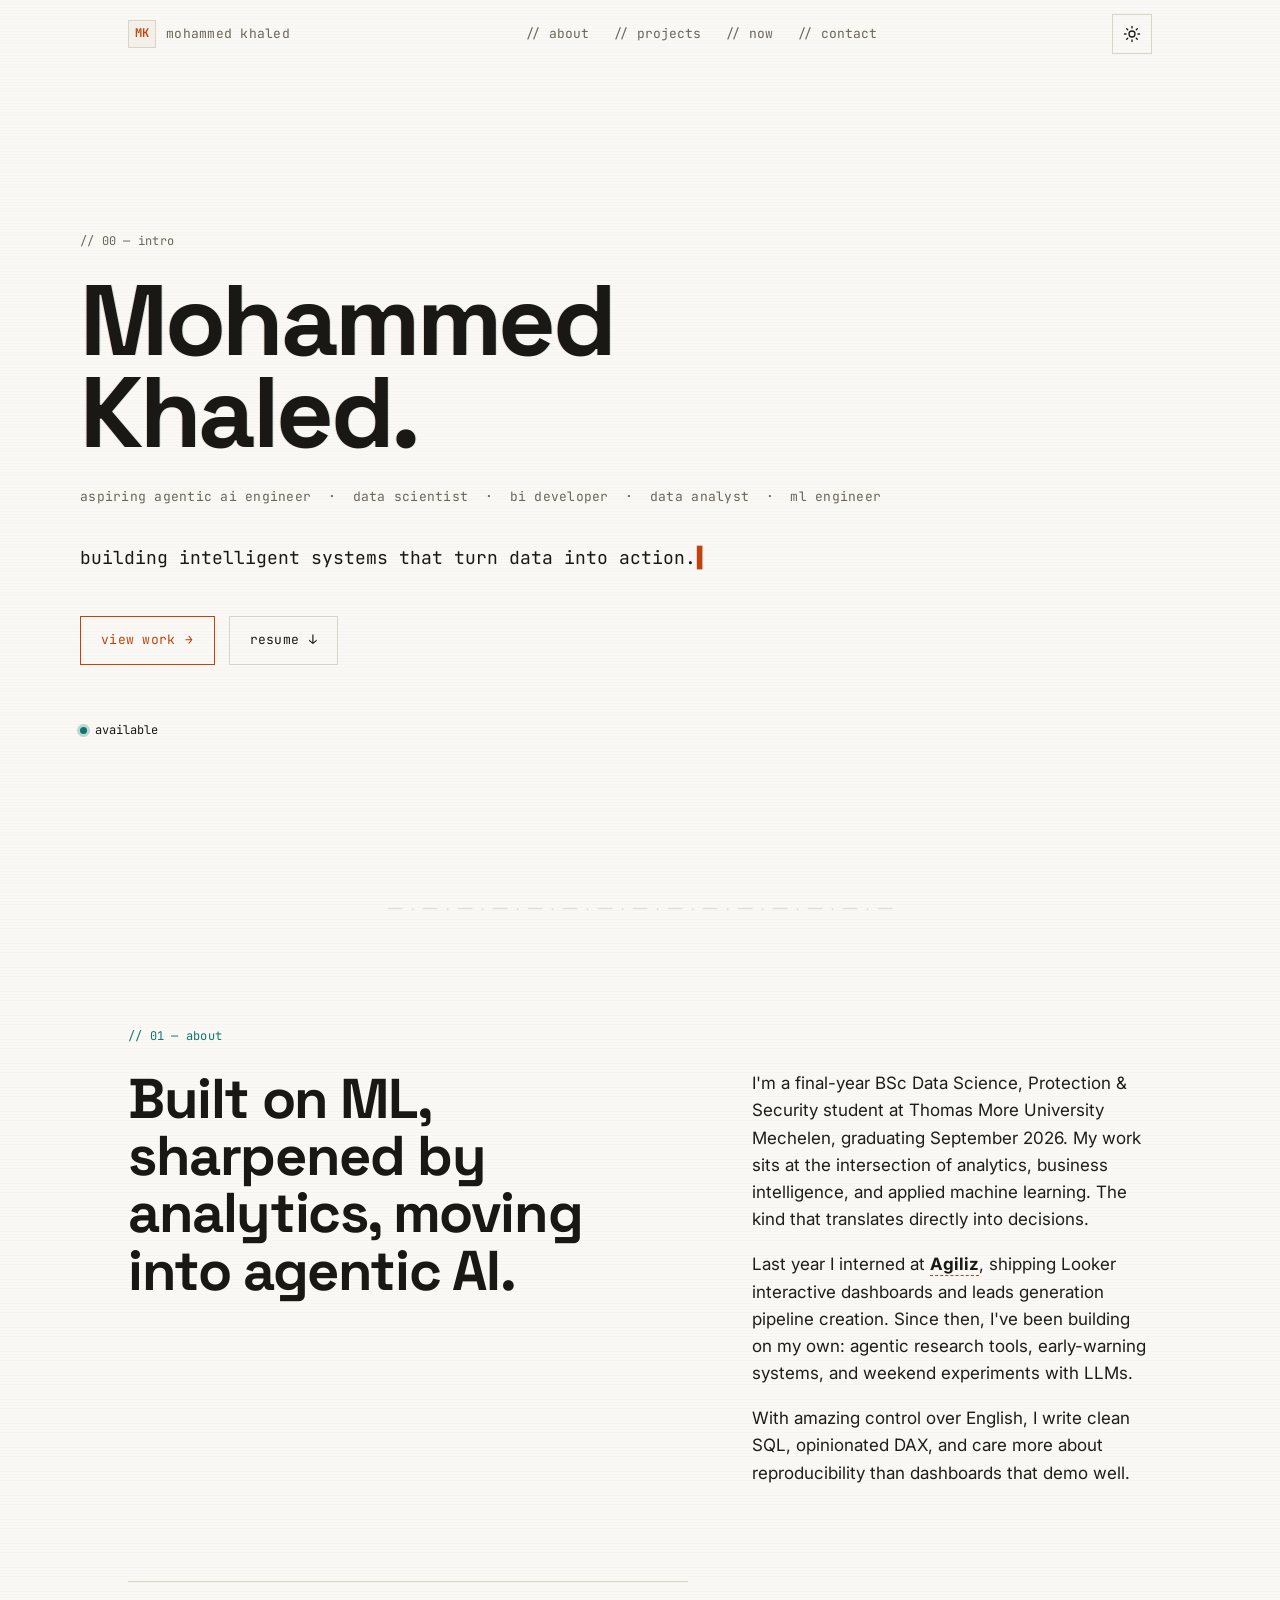
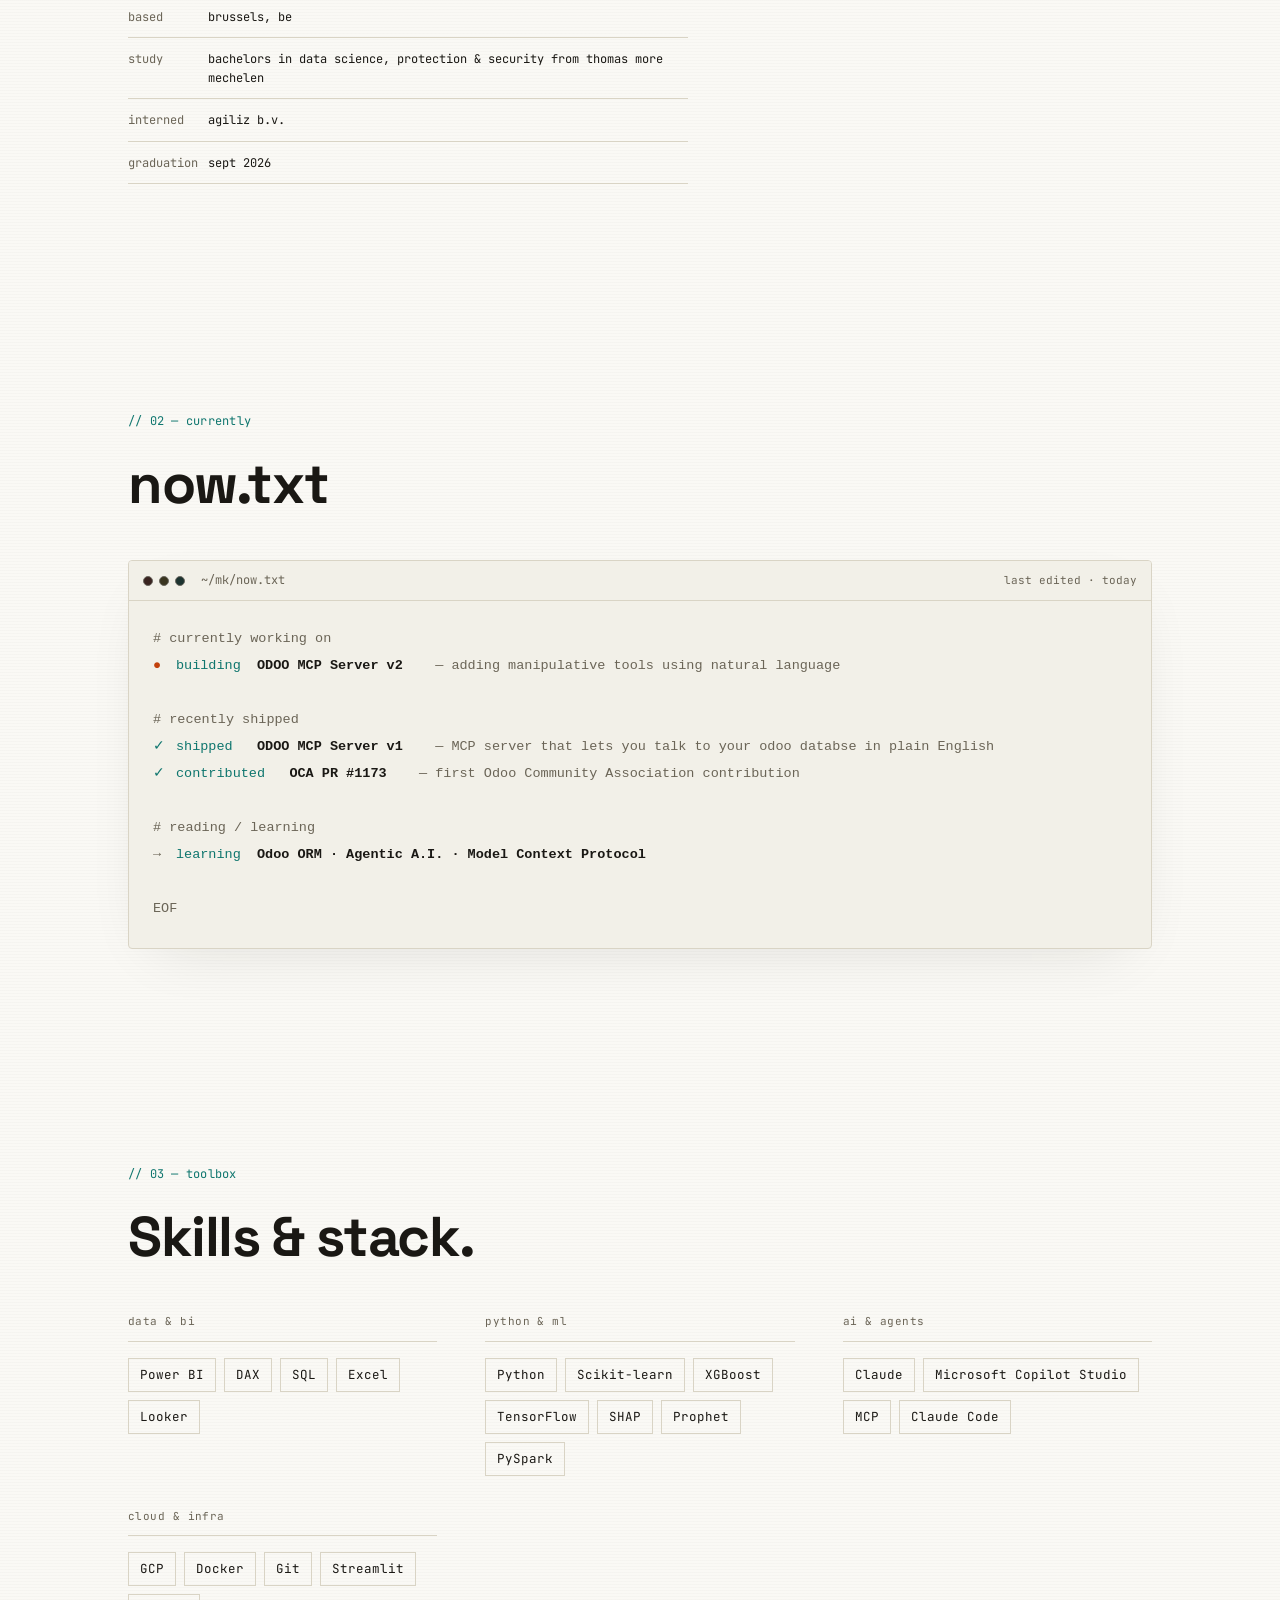
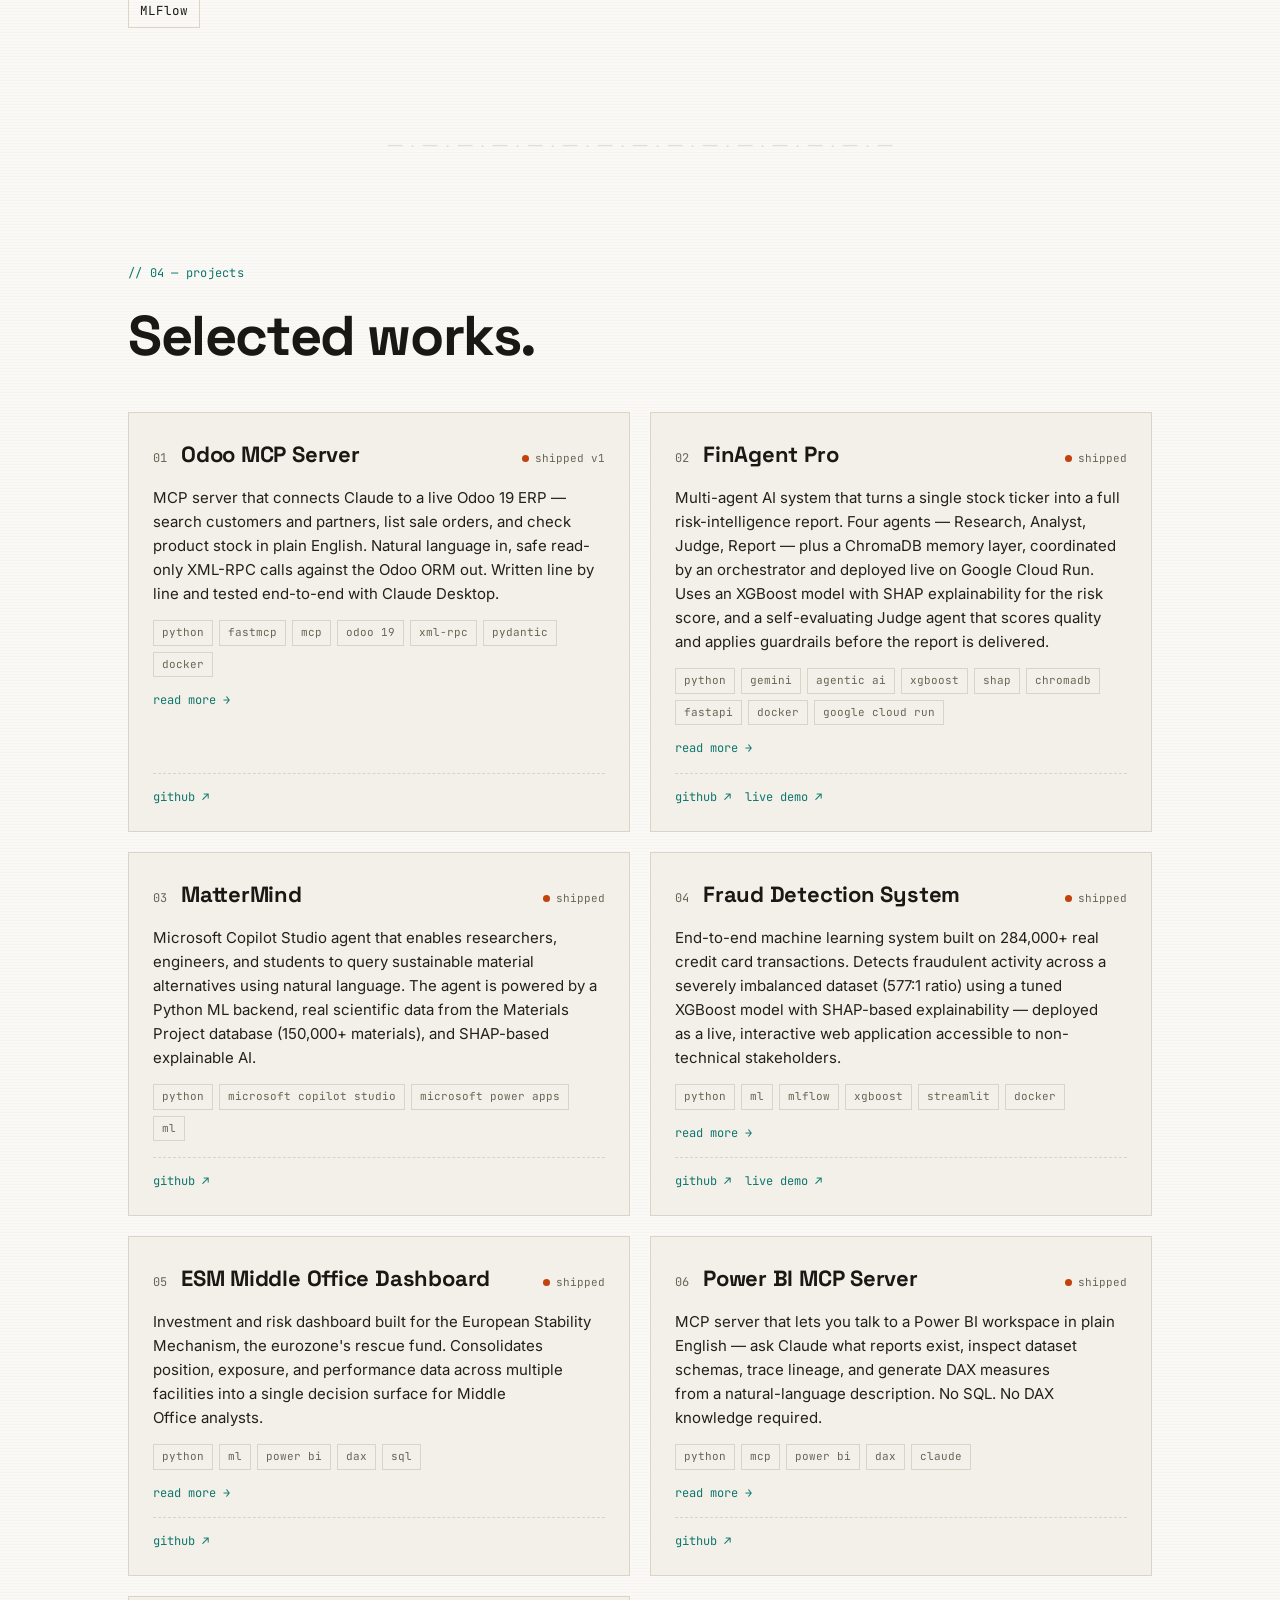
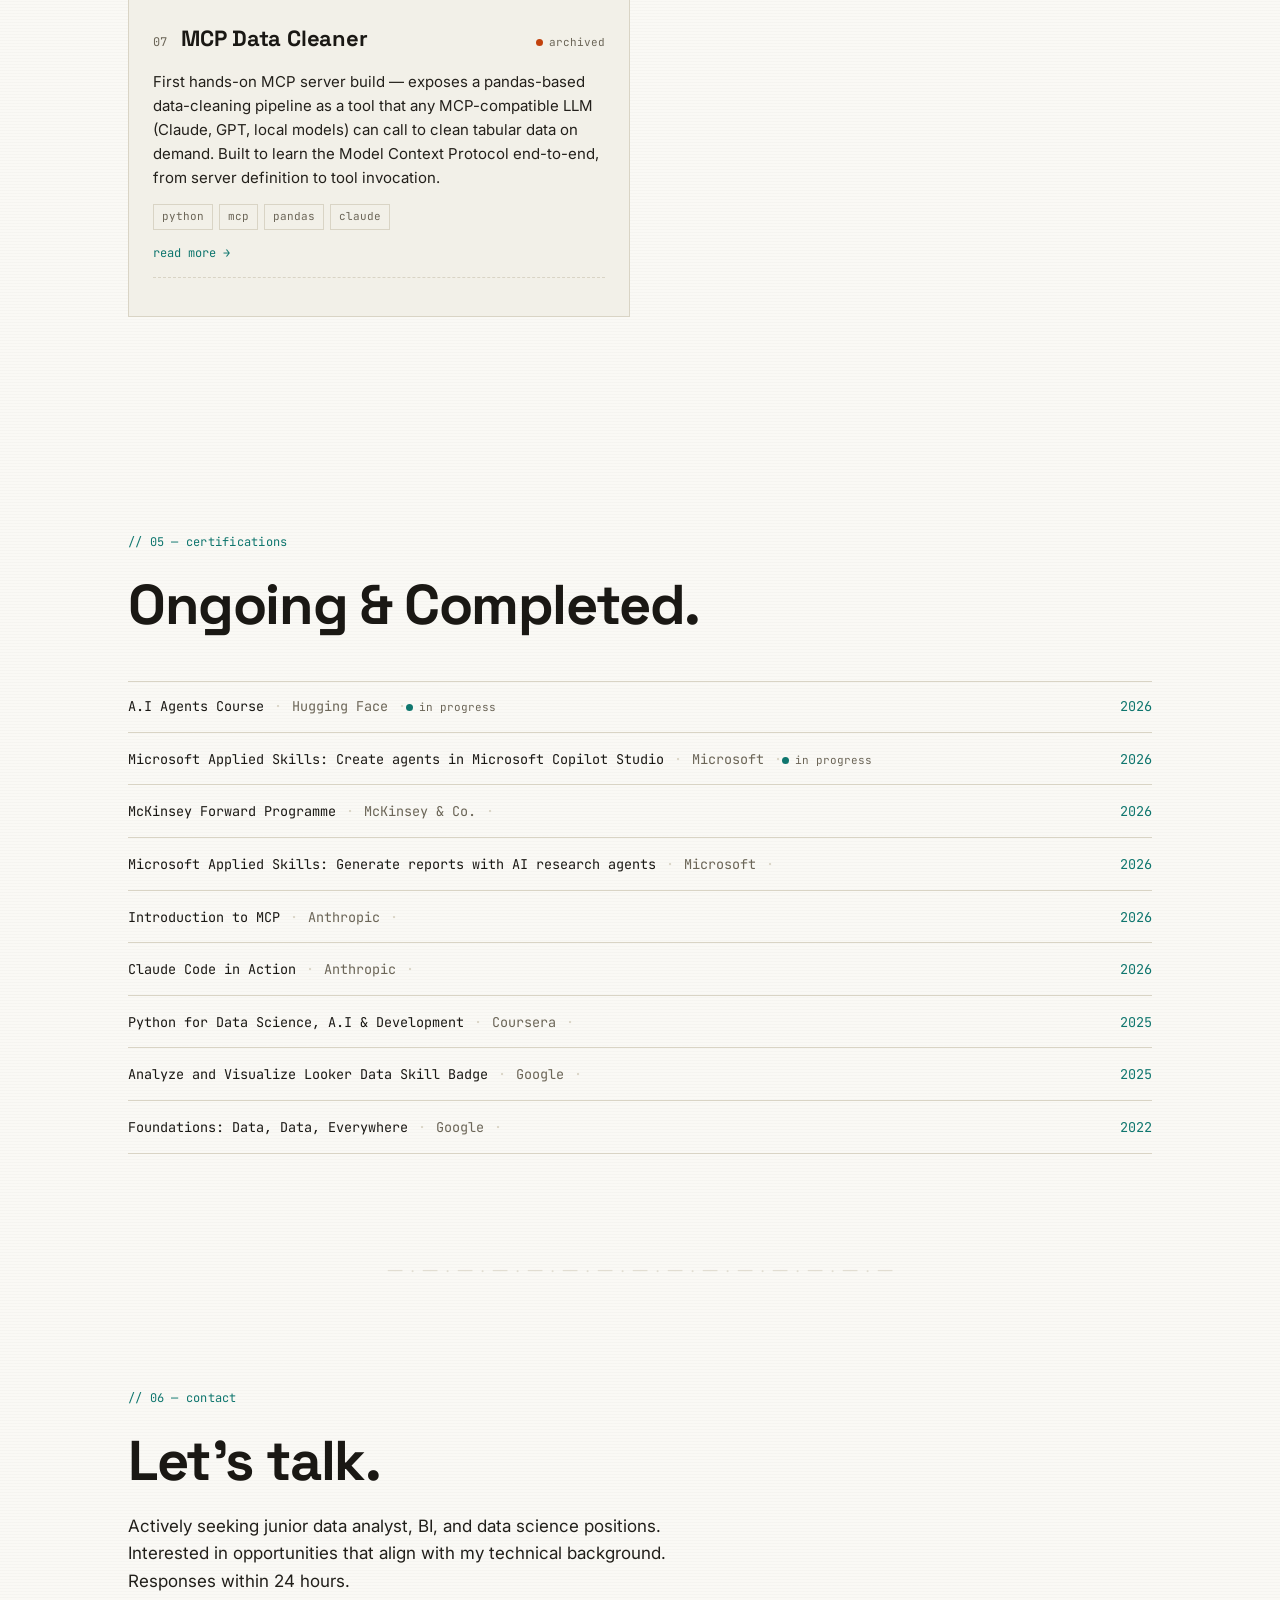
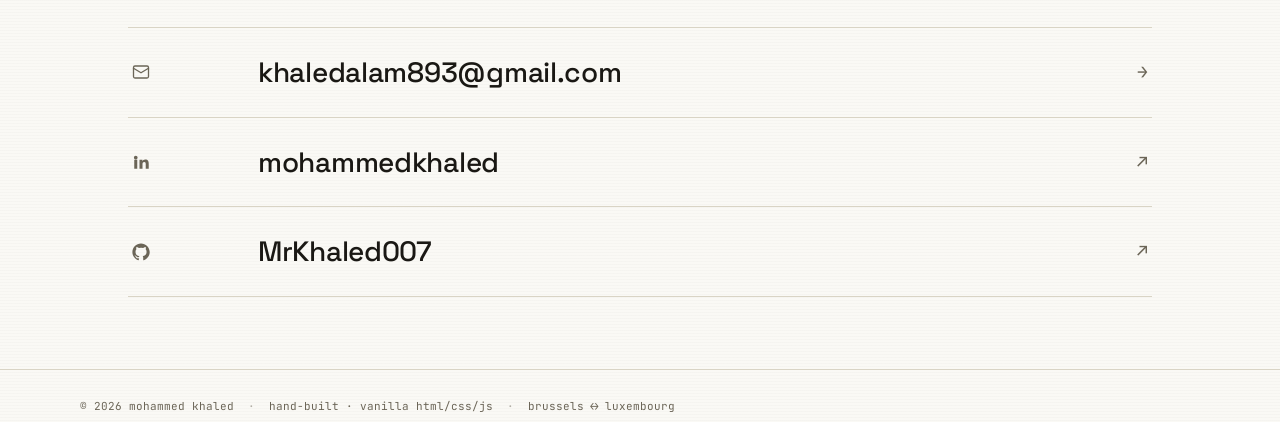
==== commit 17a9f797: "Add odoo-mcp-server and CertPath projects, OCA contribution, refresh now.txt; consolidate CV to cv.p" ====
--- a/index.html
+++ b/index.html
@@ -119,7 +119,7 @@
         </p>
         <div class="hero__cta">
           <a class="btn btn--primary" href="#work">view work <span aria-hidden="true">→</span></a>
-          <a class="btn btn--ghost" href="public/MdKhaled_CV.pdf" download>resume <span aria-hidden="true">↓</span></a>
+          <a class="btn btn--ghost" href="public/cv.pdf" download>resume <span aria-hidden="true">↓</span></a>
         </div>
         <div class="hero__meta mono">
           <!-- <span>brussels, be</span>
@@ -191,13 +191,14 @@
           <div class="terminal__meta mono">last edited · today</div>
         </header>
         <pre class="terminal__body mono"><code><span class="t-comment"># currently working on</span>
-<span class="t-badge t-run">●</span> <span class="t-key">building</span>  <span class="t-val">BE-Meds EWS</span>          <span class="t-dim">— belgium medicine shortage early-warning system</span>
+<span class="t-badge t-run">●</span> <span class="t-key">building</span>  <span class="t-val">ODOO MCP Server v2</span>    <span class="t-dim">— adding manipulative tools using natural language</span>
 
 <span class="t-comment"># recently shipped</span>
-<span class="t-badge t-ok">✓</span> <span class="t-key">shipped</span>   <span class="t-val">PowerBi MCP</span>    <span class="t-dim">— MCP server that lets you talk to a Power BI workspace in plain English</span>
+<span class="t-badge t-ok">✓</span> <span class="t-key">shipped</span>   <span class="t-val">ODOO MCP Server v1</span>    <span class="t-dim">— MCP server that lets you talk to your odoo databse in plain English</span>
+<span class="t-badge t-ok">✓</span> <span class="t-key">contributed</span>   <span class="t-val">OCA PR #1173</span>    <span class="t-dim">— first Odoo Community Association contribution</span>
 
 <span class="t-comment"># reading / learning</span>
-<span class="t-badge t-rd">→</span> <span class="t-key">learning</span>  <span class="t-val">Microsoft Copilot Studio · LangChain · Agentic A.I. · Model Context Protocol</span>
+<span class="t-badge t-rd">→</span> <span class="t-key">learning</span>  <span class="t-val">Odoo ORM · Agentic A.I. · Model Context Protocol</span>
 
 <span class="t-dim">EOF</span></code></pre>
       </article>
@@ -264,9 +265,38 @@
 
       <div class="projects">
 
+
         <article class="project">
           <header class="project__head">
             <div class="project__idx mono">01</div>
+            <h3 class="project__name">Odoo MCP Server</h3>
+            <span class="project__status mono"><span class="dot dot--orange"></span> shipped v1</span>
+          </header>
+          <p class="project__desc">MCP server that connects Claude to a live Odoo 19 ERP — search customers and partners, list sale orders, and check product stock in plain English. Natural language in, safe read-only XML-RPC calls against the Odoo ORM out. Written line by line and tested end-to-end with Claude Desktop.</p>
+          <ul class="chips" role="list">
+            <li class="chip mono">python</li>
+            <li class="chip mono">fastmcp</li>
+            <li class="chip mono">MCP</li>
+            <li class="chip mono">odoo 19</li>
+            <li class="chip mono">xml-rpc</li>
+            <li class="chip mono">pydantic</li>
+            <li class="chip mono">docker</li>
+          </ul>
+          <details class="project__more">
+            <summary class="mono">read more →</summary>
+            <p>Three v1 tools — search_partners, list_sale_orders, and check_stock — run against Odoo's external XML-RPC API with two-step authentication and uid caching, inputs validated with Pydantic. The security model rests on one principle: the tool decides what's safe, not the caller — every tool is read-only and restricted to whitelisted models and fields, so a misbehaving LLM can't be talked into touching anything it shouldn't. Runs against Odoo 19 in Docker (Postgres 16), with configuration handled by Pydantic Settings. Every design decision is documented in a learning journal in the repo.</p>
+          </details>
+          <footer class="project__foot">
+            <a class="ilink mono" href="https://github.com/MrKhaled007/odoo-mcp-server" target="_blank"
+              rel="noopener">github ↗</a>
+            <!-- TODO: replace with the real repo URL -->
+          </footer>
+        </article>
+
+
+        <article class="project">
+          <header class="project__head">
+            <div class="project__idx mono">02</div>
             <h3 class="project__name">FinAgent Pro</h3>
             <span class="project__status mono"><span class="dot dot--orange"></span> shipped</span>
           </header>
@@ -313,7 +343,7 @@
 
         <article class="project">
           <header class="project__head">
-            <div class="project__idx mono">02</div>
+            <div class="project__idx mono">03</div>
             <h3 class="project__name">MatterMind</h3>
             <span class="project__status mono"><span class="dot dot--orange"></span> shipped</span>
           </header>
@@ -343,7 +373,7 @@
 
         <article class="project">
           <header class="project__head">
-            <div class="project__idx mono">03</div>
+            <div class="project__idx mono">04</div>
             <h3 class="project__name">Fraud Detection System</h3>
             <span class="project__status mono"><span class="dot dot--orange"></span> shipped</span>
           </header>
@@ -376,7 +406,7 @@
 
         <article class="project">
           <header class="project__head">
-            <div class="project__idx mono">04</div>
+            <div class="project__idx mono">05</div>
             <h3 class="project__name">ESM Middle Office Dashboard</h3>
             <span class="project__status mono"><span class="dot dot--orange"></span> shipped</span>
           </header>
@@ -406,7 +436,7 @@
 
         <article class="project">
           <header class="project__head">
-            <div class="project__idx mono">05</div>
+            <div class="project__idx mono">06</div>
             <h3 class="project__name">Power BI MCP Server</h3>
             <span class="project__status mono"><span class="dot dot--orange"></span> shipped</span>
           </header>
@@ -444,7 +474,7 @@
 
         <article class="project">
           <header class="project__head">
-            <div class="project__idx mono">06</div>
+            <div class="project__idx mono">07</div>
             <h3 class="project__name">MCP Data Cleaner</h3>
             <span class="project__status mono"><span class="dot dot--orange"></span> archived</span>
           </header>
@@ -473,31 +503,6 @@
         </article>
 
 
-        <article class="project">
-          <header class="project__head">
-            <div class="project__idx mono">07</div>
-            <h3 class="project__name">BE-Meds EWS</h3>
-            <span class="project__status mono"><span class="dot dot--teal"></span> in progress</span>
-          </header>
-          <p class="project__desc">Belgium Medicine Shortage Early-Warning System. Forecasts stock-out risk per molecule
-            using public FAGG feeds, wholesaler data, and seasonality signals.</p>
-          <ul class="chips" role="list">
-            <li class="chip mono">python</li>
-            <li class="chip mono">prophet</li>
-            <li class="chip mono">xgboost</li>
-            <li class="chip mono">streamlit</li>
-          </ul>
-          <details class="project__more">
-            <summary class="mono">read more →</summary>
-            <p>Ensemble of a baseline Prophet model and an XGBoost model over engineered features (dispensing volume,
-              lagged shortages, substitution graph). SHAP explanations surface which signals drive each alert. Deployed
-              as a Streamlit app with a weekly ETL job.</p>
-          </details>
-          <footer class="project__foot">
-            <!-- <a class="ilink mono" href="https://github.com/MrKhaled007" target="_blank" rel="noopener">github ↗</a> -->
-            <!-- TODO: replace with the real repo URL -->
-          </footer>
-        </article>
 
         <!-- TODO: replace — placeholder project card
         <article class="project">
